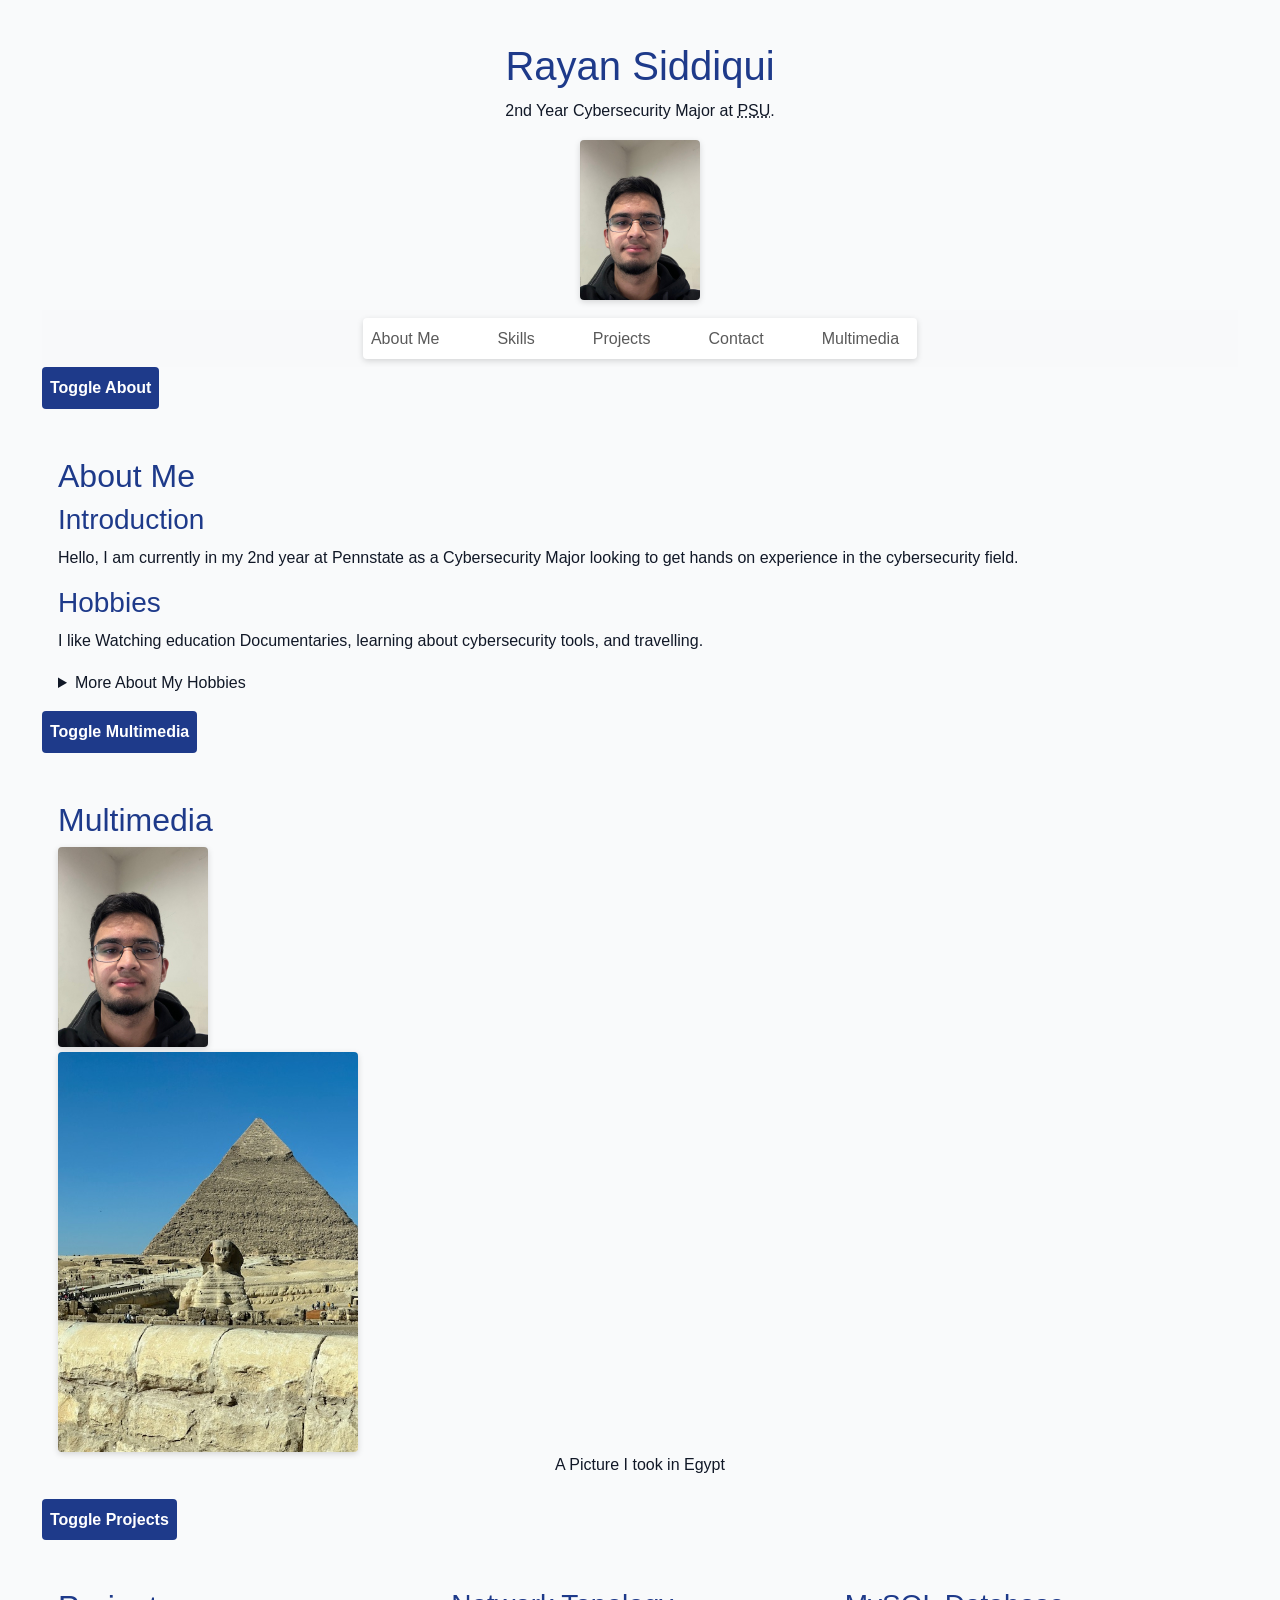
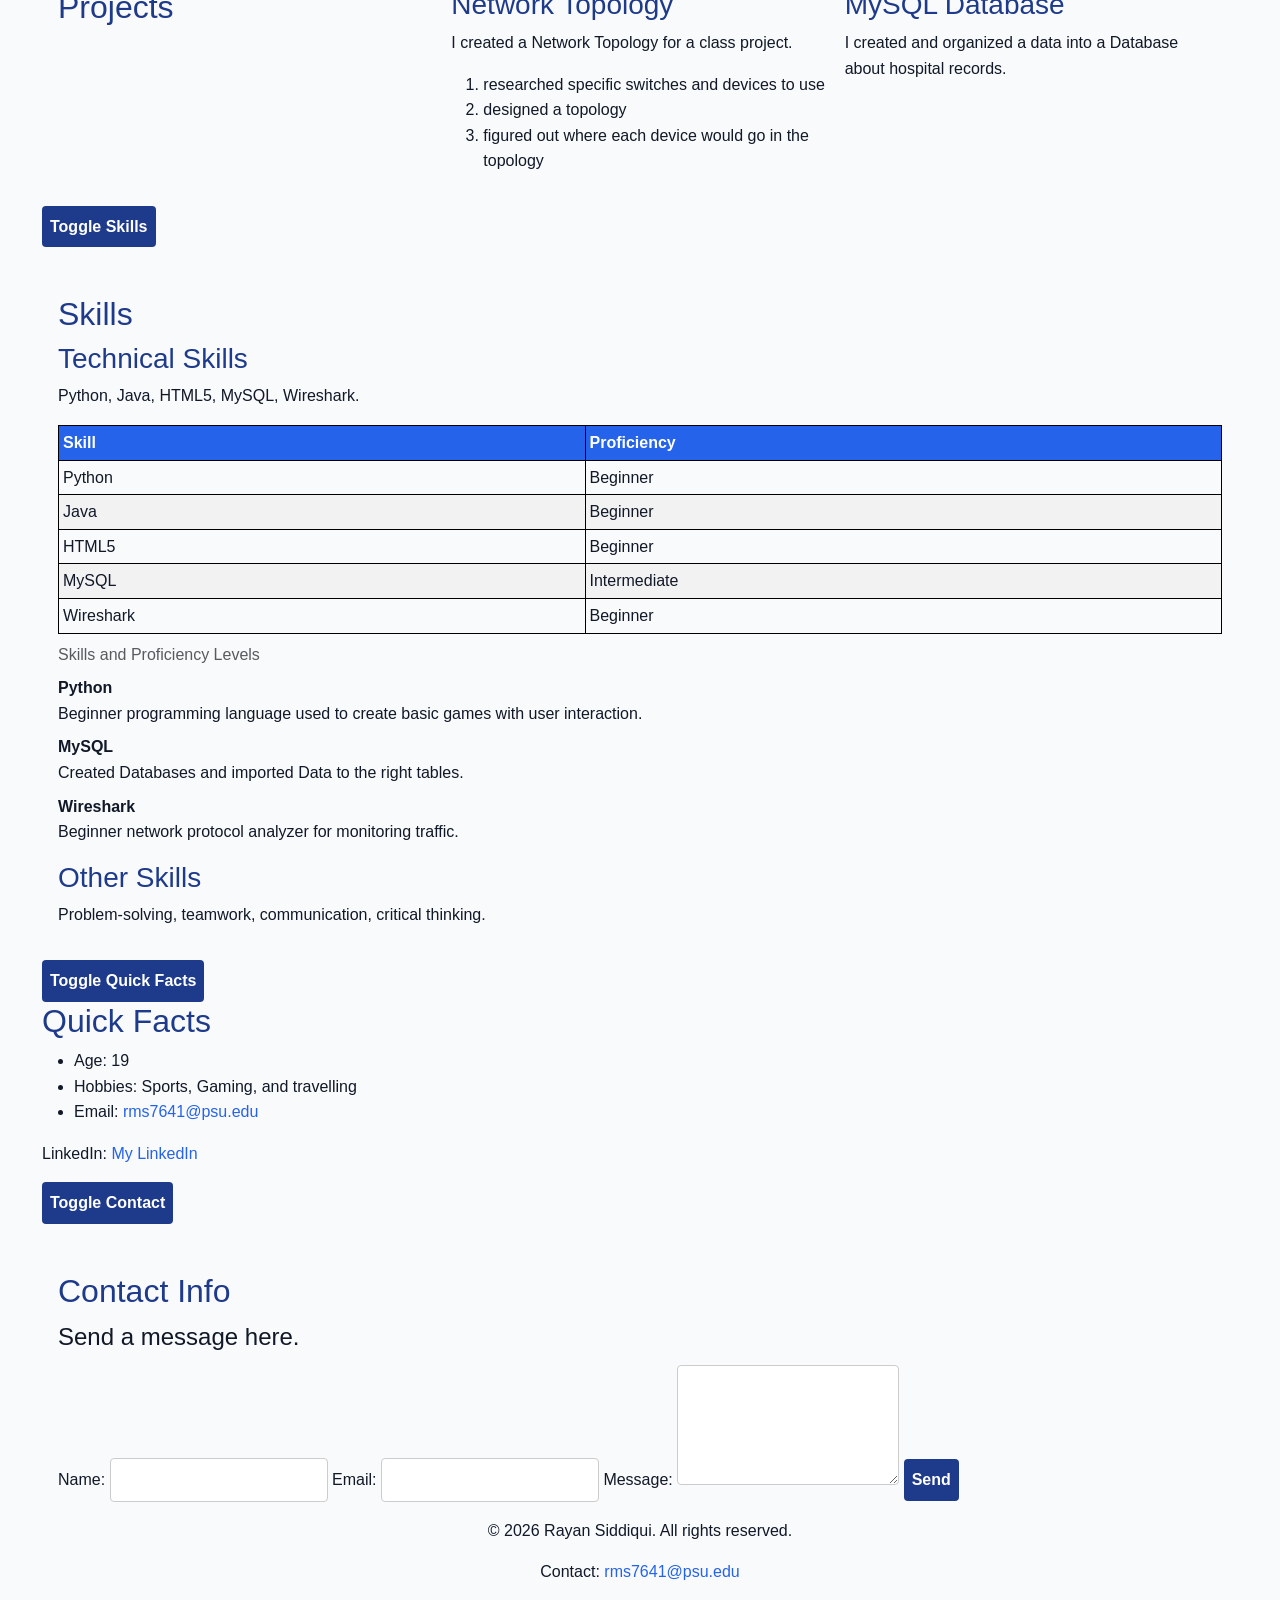
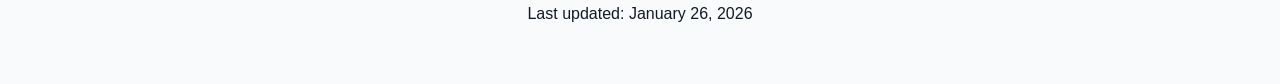
==== index.html @ 4ace15d2 "Added Bootstrap to The navigation links." ====
<!-- 
 Rayan Siddiqui, 953391424,
 IST 256, HTML5 Porfolio Assignment, Janauary 26, 2026 -->

<!-- Make sure it is HTML 5-->
<!DOCTYPE html>
<html lang="en">

<head>
    <!-- Meta Tags-->
    <meta charset="UTF-8">
    <meta name="viewport" content="width=device-width, initial-scale=1.0">
    <meta name="author" content="Rayan Siddiqui">
    <meta name="description" content="My Portfolio created with HTML5 to share my experience.">

    <title>HTML5 Portfolio for Rayan Siddiqui With Info About Myself.</title>

    <!-- Add Bootstrap CSS-->
    <link href="https://cdn.jsdelivr.net/npm/bootstrap@5.3.2/dist/css/bootstrap.min.css" rel="stylesheet">
    
    <link rel="stylesheet" href="css/style.css">

    <style>
        /* internal css for specific page tweaks*/
        body { font-family: Arial, sans-serif; margin: 10px; }
         header, footer { text-align: center; }
         nav ul { list-style: none; padding: 0; }
         nav a { text-decoration: none; margin-right: 10px; }
        table, th, td { border: 1px solid #000; border-collapse: collapse; padding: 4px; }
        figure { margin: 5px 0; }
    </style>


 
</head>
<body>
    <header>
        <!-- used to center the title-->
        <h1 style="text-align: center;">Rayan Siddiqui</h1>
        <p>2nd Year Cybersecurity Major at <abbr title="The Pennsylvania State University">PSU</abbr>.</p>

        <figure>
            <img src="images/htmlpic1.jpeg" alt="Rayan Siddiqui professional photo" width="120" height="120" loading="lazy">
            <!-- figcaption optional here -->
        </figure>
    </header>
    <!-- navigation-->
    <nav class="navbar navbar-expand-lg navbar-light bg-light" aria-label="Main Navigation">
        <div class="container">
            
            <button class="navbar-toggler" type="button" data-bs-toggle="collapse" data-bs-target="#mainNavbar" aria-controls="mainNavbar" aria-expanded="false" aria-label="Toggle navigation">
                <span class="navbar-toggler-icon"></span>
            </button>

            <div class="collapse navbar-collapse" id="mainNavbar">
                <ul class="navbar-nav mx-auto mb-2 mb-lg-0">
                    <li class="nav-item"><a class="nav-link" href="#about">About Me</a></li>
                    <li class="nav-item"><a class="nav-link" href="#skills">Skills</a></li>
                    <li class="nav-item"><a class="nav-link" href="#projects">Projects</a></li>
                    <li class="nav-item"><a class="nav-link" href="#contact">Contact</a></li>
                    <li class="nav-item"><a class="nav-link" href="#multimedia">Multimedia</a></li>
                </ul>
            </div>
        </div>
    </nav>

    <!-- Main -->
    <main>
        <!-- About section -->
        <button id="toggle-about">Toggle About</button>
        <section id="about">
            <h2>About Me</h2>
            <article>
                <h3>Introduction</h3>
                <p>Hello, I am currently in my 2nd year at Pennstate as a Cybersecurity Major looking to get hands on experience in the cybersecurity field.</p>
            </article>
            <article>
                <h3>Hobbies</h3>
                <p>I like Watching education Documentaries, learning about cybersecurity tools, and travelling.</p>
            </article>
            <details>
                <summary>More About My Hobbies</summary>
                <p>I enjoy watching educational documentaries, exploring cybersecurity tools, and travelling to new places like Egypt.</p>
            </details>

        </section>

        <!-- Multimedia-->
        <button id="toggle-multimedia">Toggle Multimedia</button>
        <section id="multimedia">
            <h2>Multimedia</h2>

            <!-- First image: your photo -->
            <figure>
                <img src="images/htmlpic1.jpeg" alt="Photo of me" width="150" height="150" loading="lazy">
            </figure>

            <!-- Second image: Egypt trip -->
            <figure>
                <img src="images/htmlpic2.jpeg" alt="Visiting Egypt" width="300" height="300" loading="lazy">
                <figcaption>A Picture I took in Egypt</figcaption>
            </figure>
        </section>


        <!-- Projects -->
        <button id="toggle-projects">Toggle Projects</button>
        <section id="projects">
            <h2>Projects</h2>
            <article>
                <h3>Network Topology</h3>
                <p>I created a Network Topology for a class project. </p>
                <ol>
                    <li>researched specific switches and devices to use</li>
                    <li>designed a topology</li>
                    <li>figured out where each device would go in the topology</li>
                </ol>
            </article>
            <article>
                <h3>MySQL Database</h3>
                <p>I created and organized a data into a Database about hospital records.</p>
            </article>
        </section>

        <!-- Skills -->
        <button id="toggle-skills">Toggle Skills</button>
        <section id="skills">
            <h2>Skills</h2>
            <article>
                <h3>Technical Skills</h3>
                <p>Python, Java, HTML5, MySQL, Wireshark.</p>
            </article>

            <!-- Table-->
            <table>
                <caption>Skills and Proficiency Levels</caption>
                <thead>
                    <tr>
                        <th scope="col">Skill</th>
                        <th scope="col">Proficiency</th>
                    </tr>
                </thead>
                <tbody>
                    <tr>
                        <td>Python</td>
                        <td>Beginner</td>
                    </tr>
                    <tr>
                        <td>Java</td>
                        <td>Beginner</td>
                    </tr>
                    <tr>
                        <td>HTML5</td>
                        <td>Beginner</td>
                    </tr>
                    <tr>
                        <td>MySQL</td>
                        <td>Intermediate</td>
                    </tr>
                    <tr>
                        <td>Wireshark</td>
                        <td>Beginner</td>
                    </tr>
                </tbody>
            </table>

            <dl>
                <dt>Python</dt>
                <dd>Beginner programming language used to create basic games with user interaction.</dd>
    
                <dt>MySQL</dt>
                <dd>Created Databases and imported Data to the right tables.</dd>
    
                <dt>Wireshark</dt>
                <dd>Beginner network protocol analyzer for monitoring traffic.</dd>
            </dl>


            <article>
                <h3>Other Skills</h3>
                <p>Problem-solving, teamwork, communication, critical thinking.</p>
            </article>

            
        </section>

    
        <!-- Quick Facts Section-->
         <button id="toggle-quickfacts">Toggle Quick Facts</button>
        <aside>
            <h2>Quick Facts</h2>
            <ul>
                <li>Age: 19</li>
                <li>Hobbies: Sports, Gaming, and travelling</li>
                <li>Email: <a href="mailto:rms7641@psu.edu">rms7641@psu.edu</a></li>
                

            </ul>
            <p>LinkedIn: <a href="https://www.linkedin.com/in/rayan-siddiqui/" target="_blank" rel="noopener noreferrer">My LinkedIn</a></p>
        </aside>
        
        
        <!-- Contact Section-->
        <button id="toggle-contact">Toggle Contact</button> 
        <section id="contact">
            <h2>Contact Info</h2>
            <form action="mailto:rms7641@psu.edu" method="post" aria-label="Contact form">
                 
                <fieldset>
                    <legend>Send a message here.</legend>


                    <label for="name">Name:</label>
                    <input type="text" id="name" name="name" required>

                    <label for="email">Email:</label>
                    <input type="email" id="email" name="email" required>

                    <label for="message">Message:</label>
                    <textarea id="message" name="message" rows="4" required></textarea>

                    <button type="submit">Send</button>
                </fieldset>
            </form>
            <p id="form-feedback" style="display:none; color: green; font-weight: bold; margin-top: 10px;">
            Thank you! Your message has been sent.
</p>

        </section>



        



    </main>
    
    <!-- Copyright-->
    <footer>
        <p>&copy; 2026 Rayan Siddiqui. All rights reserved.</p>
        <p>Contact: <a href="mailto:rms7641@psu.edu">rms7641@psu.edu</a></p>
        <p>Last updated: <time datetime="2026-01-26">January 26, 2026</time></p>
    </footer>

    <script src="js/main.js"></script>
    
    <!-- Add Bootsrap JS Bundle-->
    <script src="https://cdn.jsdelivr.net/npm/bootstrap@5.3.2/dist/js/bootstrap.bundle.min.js"></script>


</body>
</html>
---- css/style.css ----
/*
Name: Rayan Siddiqui
Student ID: 953391424
Course: IST 256
Assignment: CSS Portfolio Page Assignment
Description: External CSS for HTML Portfolio
*/

/*
Table of contents
1. Reset & Box-sizing
2. CSS variables (design tokens)
3. Typography & base layout
4. Navigation (Flexbox)
5. Sections & spacing
6. Images & figures
7. Projects grid (CSS Grid)
8. Tables
9. Forms
10. Media queries & responsive
11. Animations & accessibility
*/

/* css reset and box sizing*/
* {
  margin: 0;
  padding: 0;
  box-sizing: border-box;
}

/* css variables*/
:root {
  /* Colors */
  --color-primary: #1e3a8a;
  --color-secondary: #2563eb;
  --color-accent: #1f7a8c;
  --color-text: #111827;
  --color-bg: #f9fafb;
  --color-light: #ffffff;
  --color-dark: #212529;

  /* Borders */
  --radius-sm: 4px;

  /* Typography */
  --font-main: Arial, Helvetica, sans-serif;
  --font-size-base: 16px;
  --font-size-lg: 2rem;
  --font-size-md: 1.25rem;
  --font-size-sm: 0.875rem;

  /* Shadows */
  --shadow-default: 0 2px 6px rgba(0, 0, 0, 0.15);

  /* Spacing */
  --space-xs: 4px;
  --space-sm: 8px;
  --space-md: 16px;
  --space-lg: 32px;
}

/* typography layout */
body {
  font-family: var(--font-main);
  font-size: var(--font-size-base);
  background-color: var(--color-bg);
  color: var(--color-text);
  line-height: 1.6;
  padding: var(--space-md);
}

h1, h2, h3 {
  color: var(--color-primary);
}

a {
  color: var(--color-secondary);
  text-decoration: none;
}

a:hover {
  text-decoration: underline;
}

/* flexbox */
nav ul {
  display: flex;
  justify-content: center;
  gap: var(--space-lg);
  background-color: var(--color-light);
  padding: var(--space-sm);
  border-radius: var(--radius-sm);
  box-shadow: var(--shadow-default);
}

nav a {
  font-size: var(--font-size-md);
  font-weight: bold;
}

/* spacing for sections */
section {
  margin-top: var(--space-lg);
  padding: var(--space-md);
}

/* images */
img {
  max-width: 100%;
  height: auto;
  border-radius: var(--radius-sm);
  box-shadow: var(--shadow-default);
  display: block;
}

figure {
  text-align: center;
}

/* Center profile picture in header */
header figure {
    display: flex;
    justify-content: center;
    margin: 0 auto 10px; /* centers and adds a small bottom margin */
}


/* projects grid */
#projects {
  display: grid;
  grid-template-columns: 1fr;
  gap: var(--space-md);
}

@media (min-width: 768px) {
  #projects {
    grid-template-columns: repeat(2, 1fr);
  }
}

/* make tables look better */
table {
  width: 100%;
  border-collapse: collapse;
}

th {
  background-color: var(--color-secondary);
  color: var(--color-light);
}

tbody tr:nth-child(even) {
  background-color: #f2f2f2;
}

/* make contact area better */
form {
  display: flex;
  flex-direction: column;
  gap: var(--space-sm);
}

input, textarea {
  padding: var(--space-sm);
  border-radius: var(--radius-sm);
  border: 1px solid #ccc;
  font: inherit;
}

button {
  background-color: var(--color-primary);
  color: var(--color-light);
  padding: var(--space-sm);
  border: none;
  border-radius: var(--radius-sm);
  cursor: pointer;
  font-weight: 700;
}

button:hover {
  background-color: var(--color-secondary);
}

/* media queries */
@media (max-width: 600px) {
  nav ul {
    flex-direction: column;
  }
}

@media (min-width: 768px) {
  body {
    padding: var(--space-lg);
  }
}

/* transitions */
a, button {
  transition: transform 0.3s ease, background-color 0.3s ease;
}

a:hover, button:hover {
  transform: scale(1.05);
}

/*11. Animations & accessibility*/

/* simple fade-in and float animations */
@keyframes fadeIn {
  from { opacity: 0; transform: translateY(8px); }
  to   { opacity: 1; transform: translateY(0); }
}

@keyframes float {
  0%   { transform: translateY(0); }
  50%  { transform: translateY(-6px); }
  100% { transform: translateY(0); }
}

/* subtle float for header title */
header h1 {
  animation: float 3s ease-in-out infinite;
}

/* fade-in for project cards */
#projects article {
  animation: fadeIn 420ms ease both;
}

/* Respect users who prefer reduced motion */
@media (prefers-reduced-motion: reduce) {
  * { animation: none !important; transition: none !important; }
}

/* Larger breakpoint: small desktop */
@media (min-width: 1024px) {
  #projects {
    grid-template-columns: repeat(3, 1fr);
  }
  body {
    padding: var(--space-lg);
  }
}
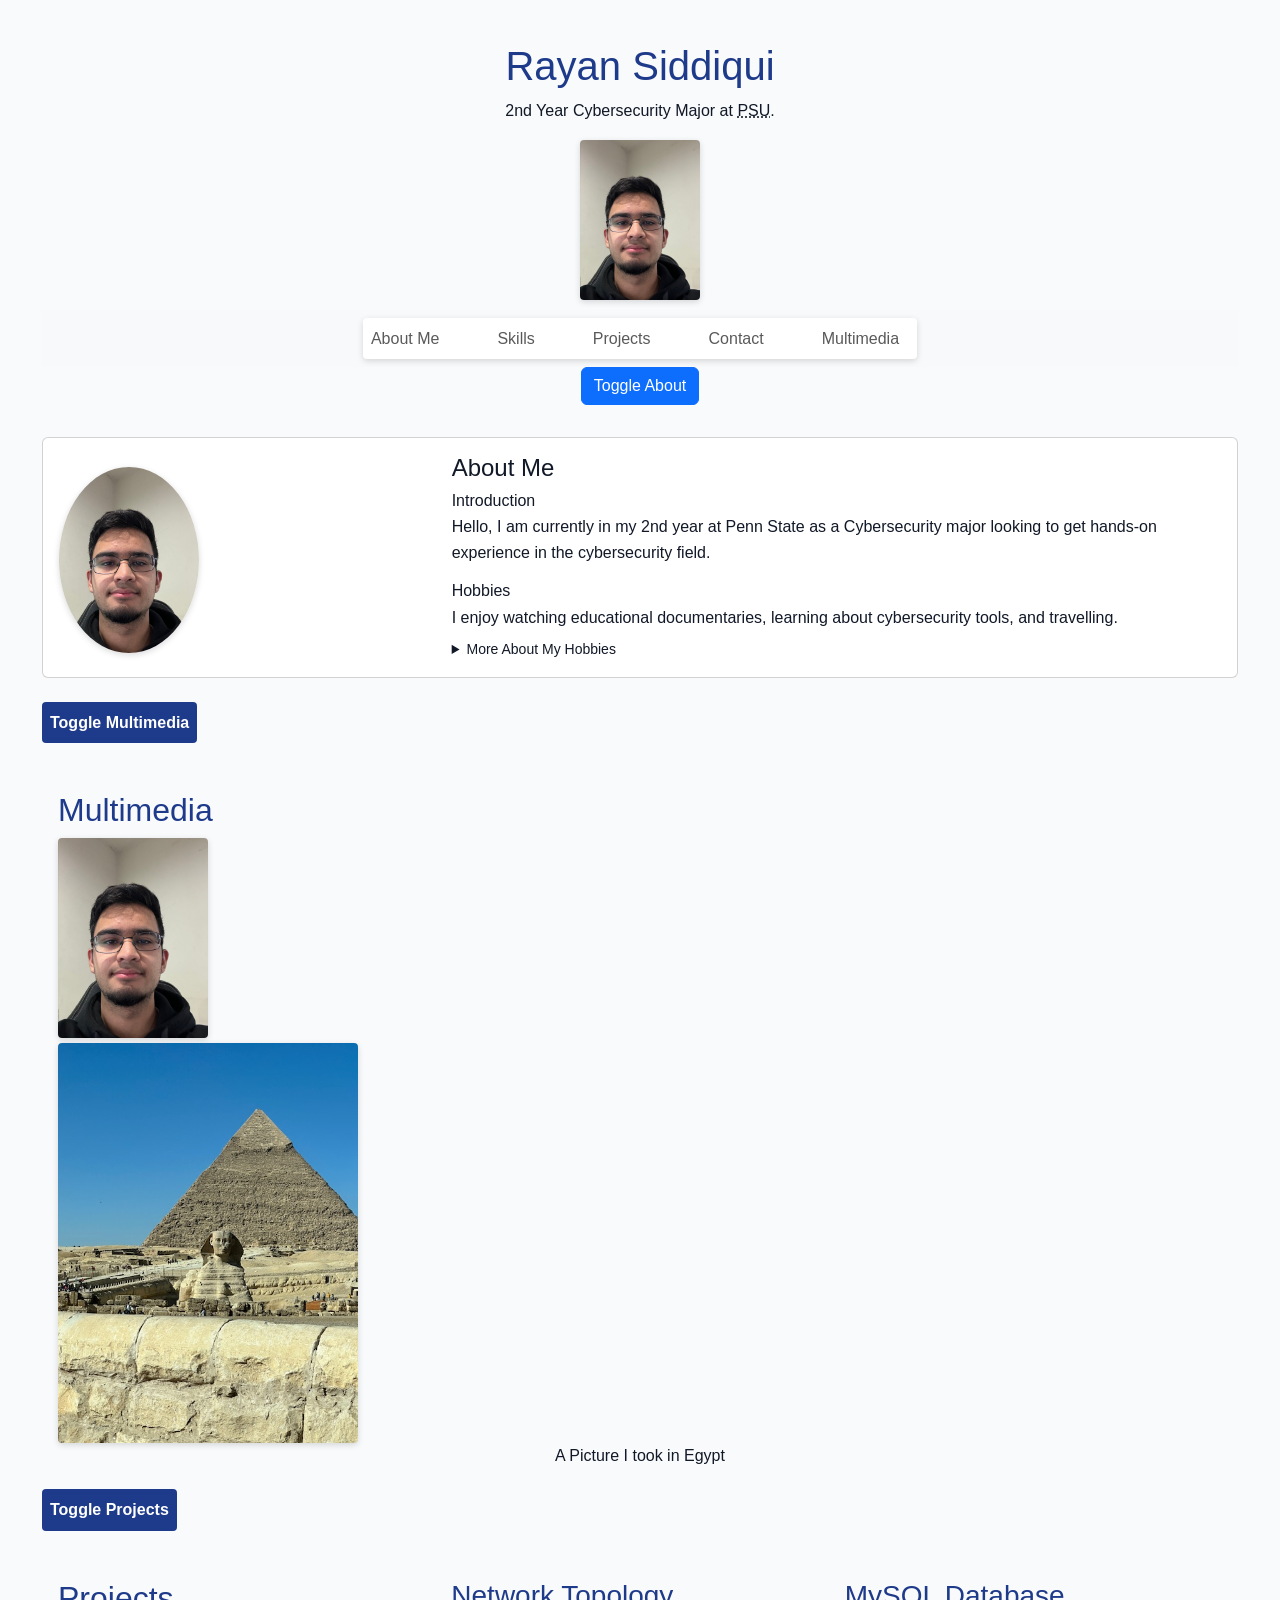
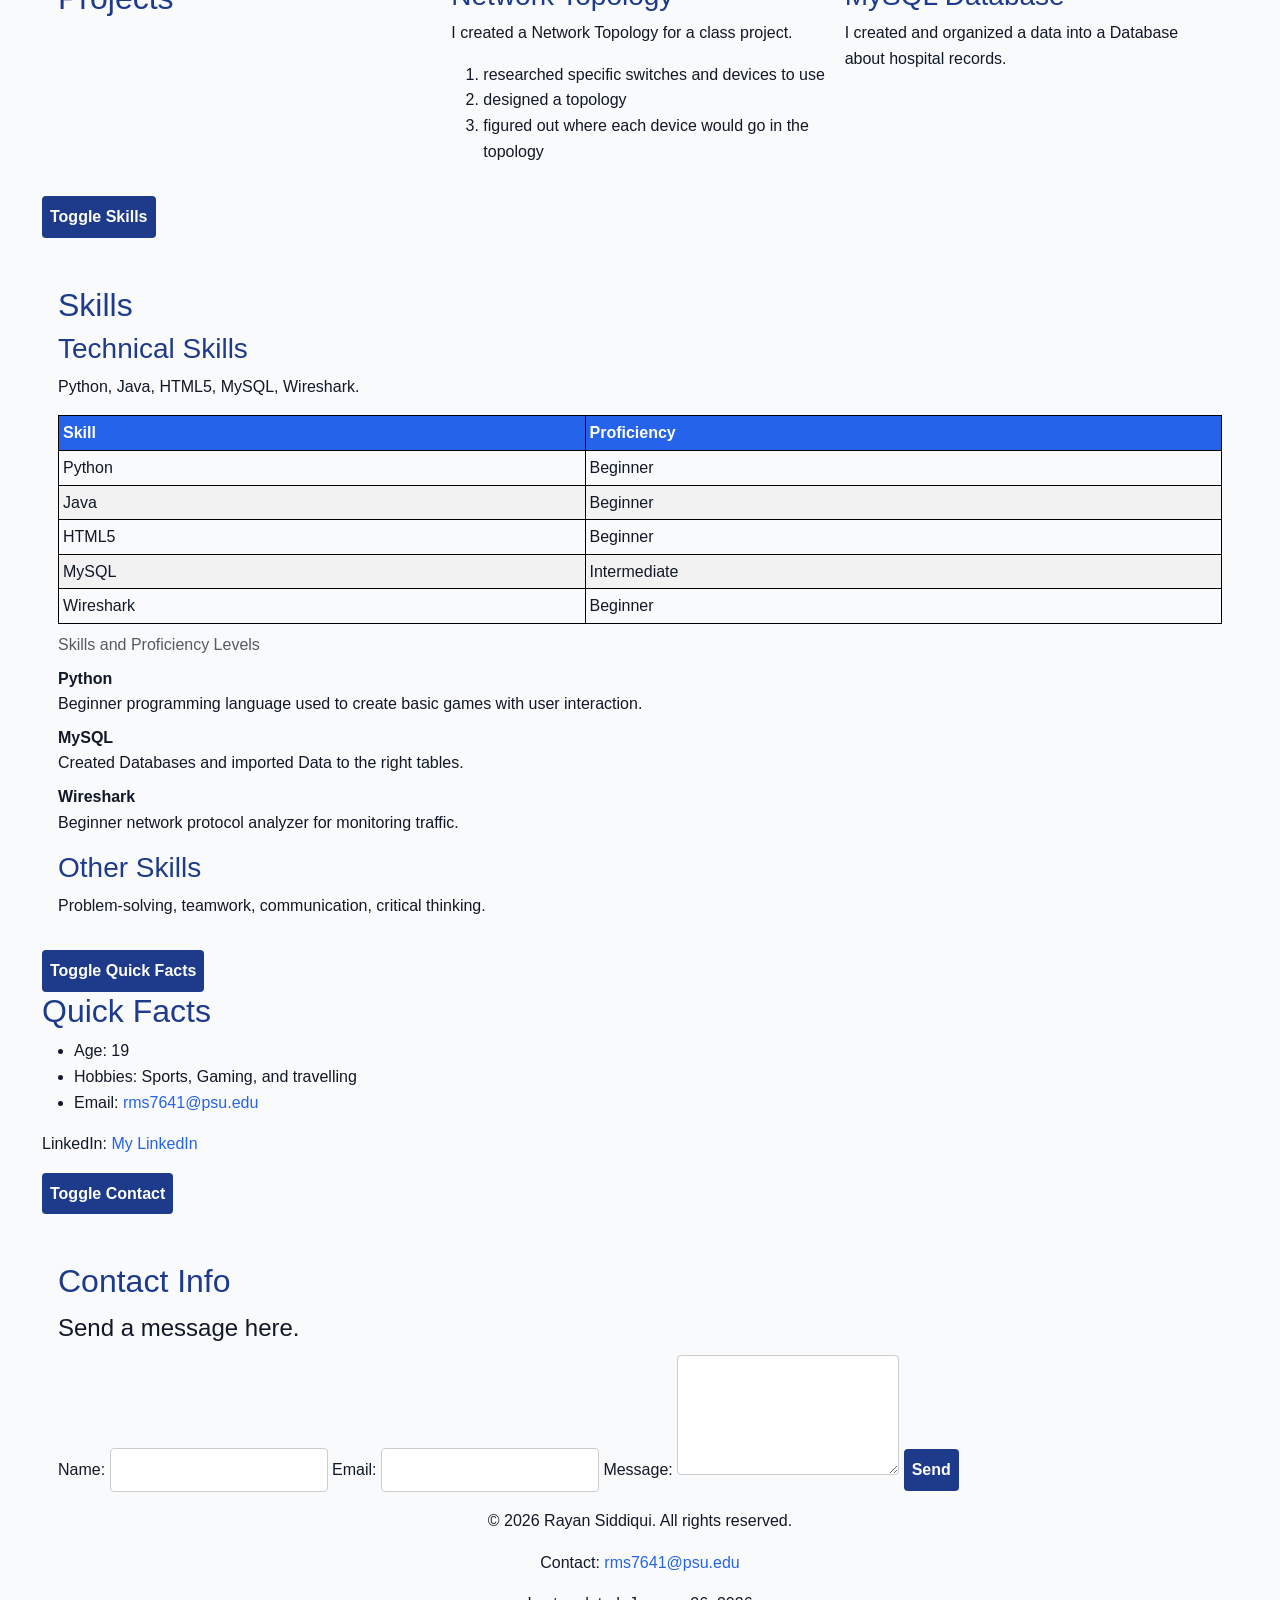
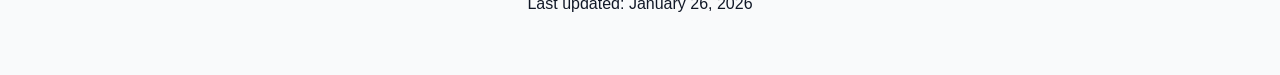
==== commit 2c3bd3e8: "added about bootstrap" ====
--- a/index.html
+++ b/index.html
@@ -67,23 +67,56 @@
     <!-- Main -->
     <main>
         <!-- About section -->
-        <button id="toggle-about">Toggle About</button>
-        <section id="about">
-            <h2>About Me</h2>
-            <article>
-                <h3>Introduction</h3>
-                <p>Hello, I am currently in my 2nd year at Pennstate as a Cybersecurity Major looking to get hands on experience in the cybersecurity field.</p>
-            </article>
-            <article>
-                <h3>Hobbies</h3>
-                <p>I like Watching education Documentaries, learning about cybersecurity tools, and travelling.</p>
-            </article>
-            <details>
-                <summary>More About My Hobbies</summary>
-                <p>I enjoy watching educational documentaries, exploring cybersecurity tools, and travelling to new places like Egypt.</p>
+        <!-- About section (Bootstrap card + collapse) -->
+    <div class="mb-3 text-center">
+        <button class="btn btn-primary" type="button"
+            data-bs-toggle="collapse" data-bs-target="#aboutCollapse"
+            aria-expanded="true" aria-controls="aboutCollapse">
+        Toggle About
+    </button>
+    </div>
+
+    <div class="collapse show" id="aboutCollapse">
+    <section id="about" class="card card-body mb-4">
+        <div class="row g-3 align-items-center">
+        <!-- Left: portrait -->
+        <div class="col-12 col-md-4 text-center">
+            <figure class="mb-0">
+            <img src="images/htmlpic1.jpeg"
+                alt="Rayan Siddiqui professional photo"
+                class="img-fluid rounded-circle" style="max-width:140px;">
+            </figure>
+        </div>
+
+        <!-- Right: content -->
+        <div class="col-12 col-md-8">
+            <h2 class="h4">About Me</h2>
+
+            <article class="mb-3">
+            <h3 class="h6 mb-1">Introduction</h3>
+            <p class="mb-0">
+                Hello, I am currently in my 2nd year at Penn State as a Cybersecurity major looking to get hands-on experience in the cybersecurity field.
+            </p>
+            </article>
+
+            <article class="mb-2">
+            <h3 class="h6 mb-1">Hobbies</h3>
+            <p class="mb-0">
+                I enjoy watching educational documentaries, learning about cybersecurity tools, and travelling.
+            </p>
+            </article>
+
+            <details class="mt-2">
+            <summary class="small">More About My Hobbies</summary>
+            <p class="mt-2 mb-0">
+                I enjoy watching educational documentaries, exploring cybersecurity tools, and travelling to new places like Egypt.
+            </p>
             </details>
-
-        </section>
+        </div>
+        </div>
+    </section>
+    </div>
+
 
         <!-- Multimedia-->
         <button id="toggle-multimedia">Toggle Multimedia</button>
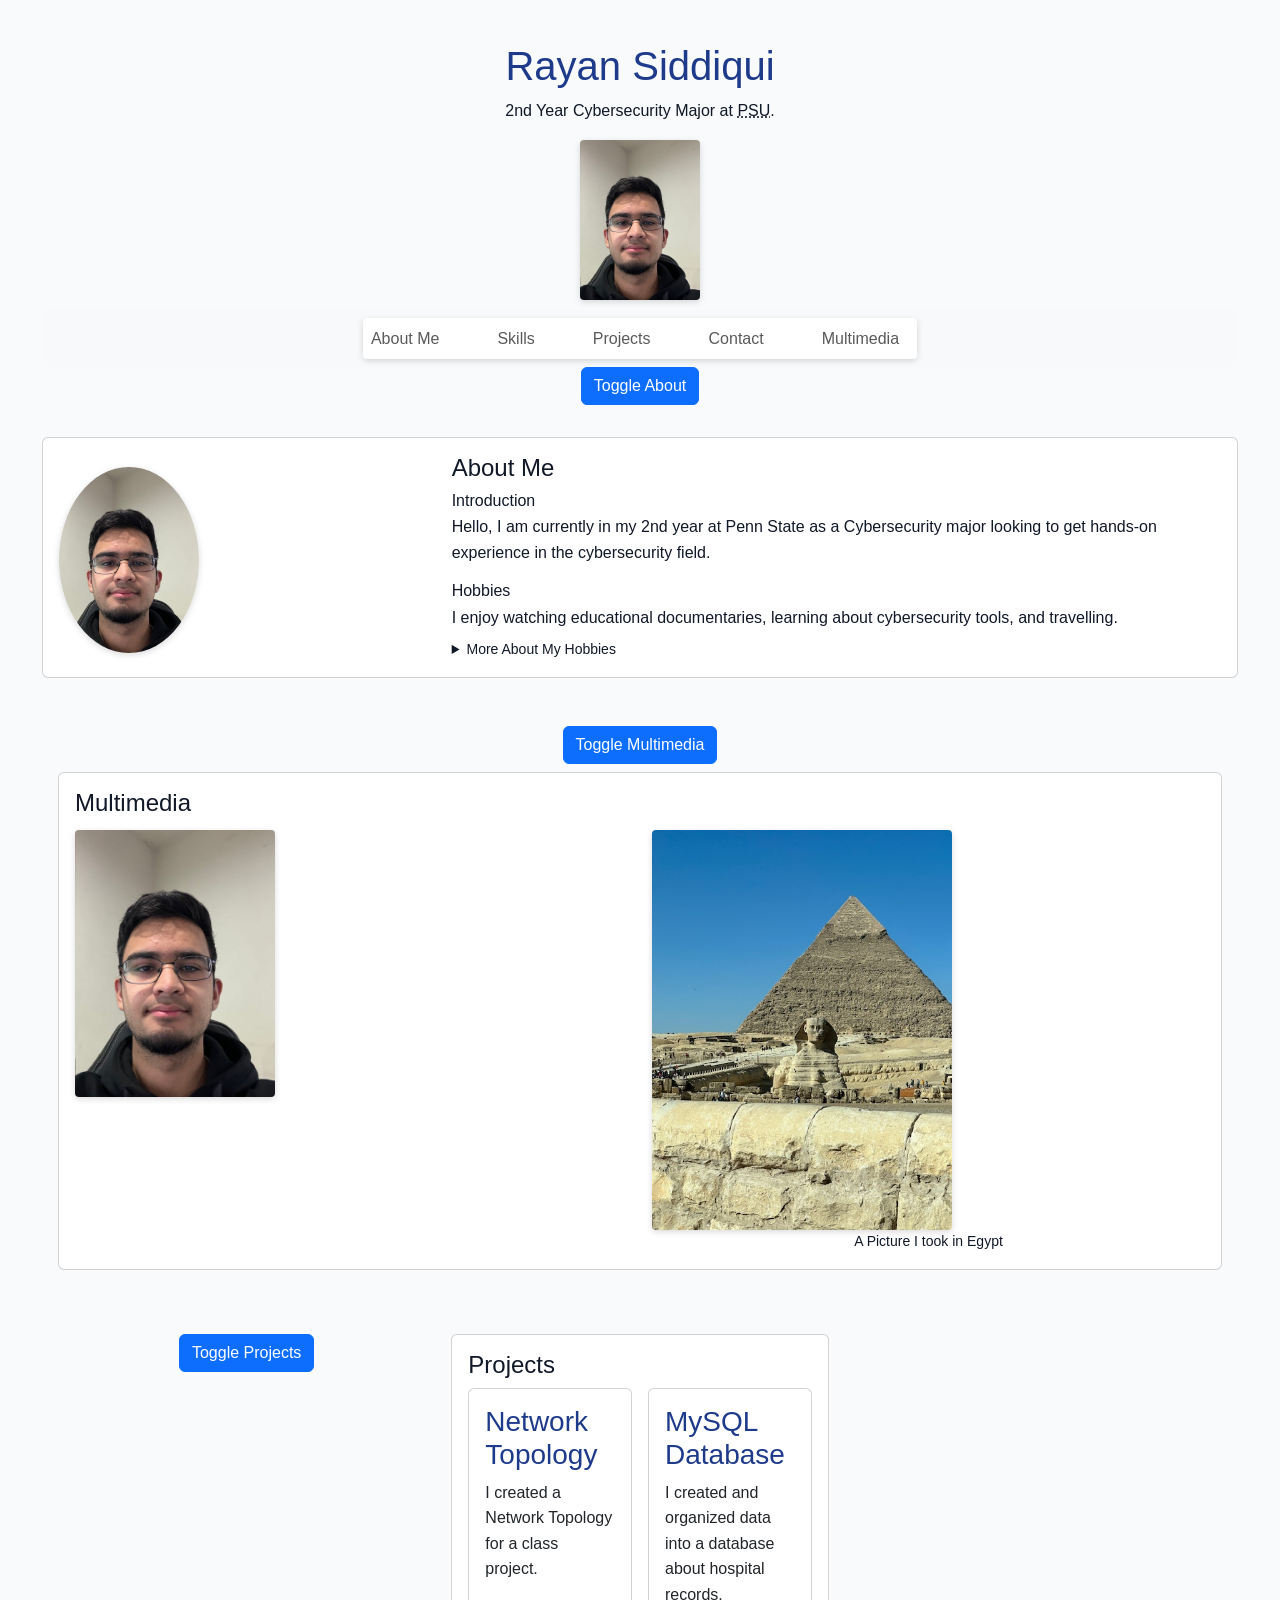
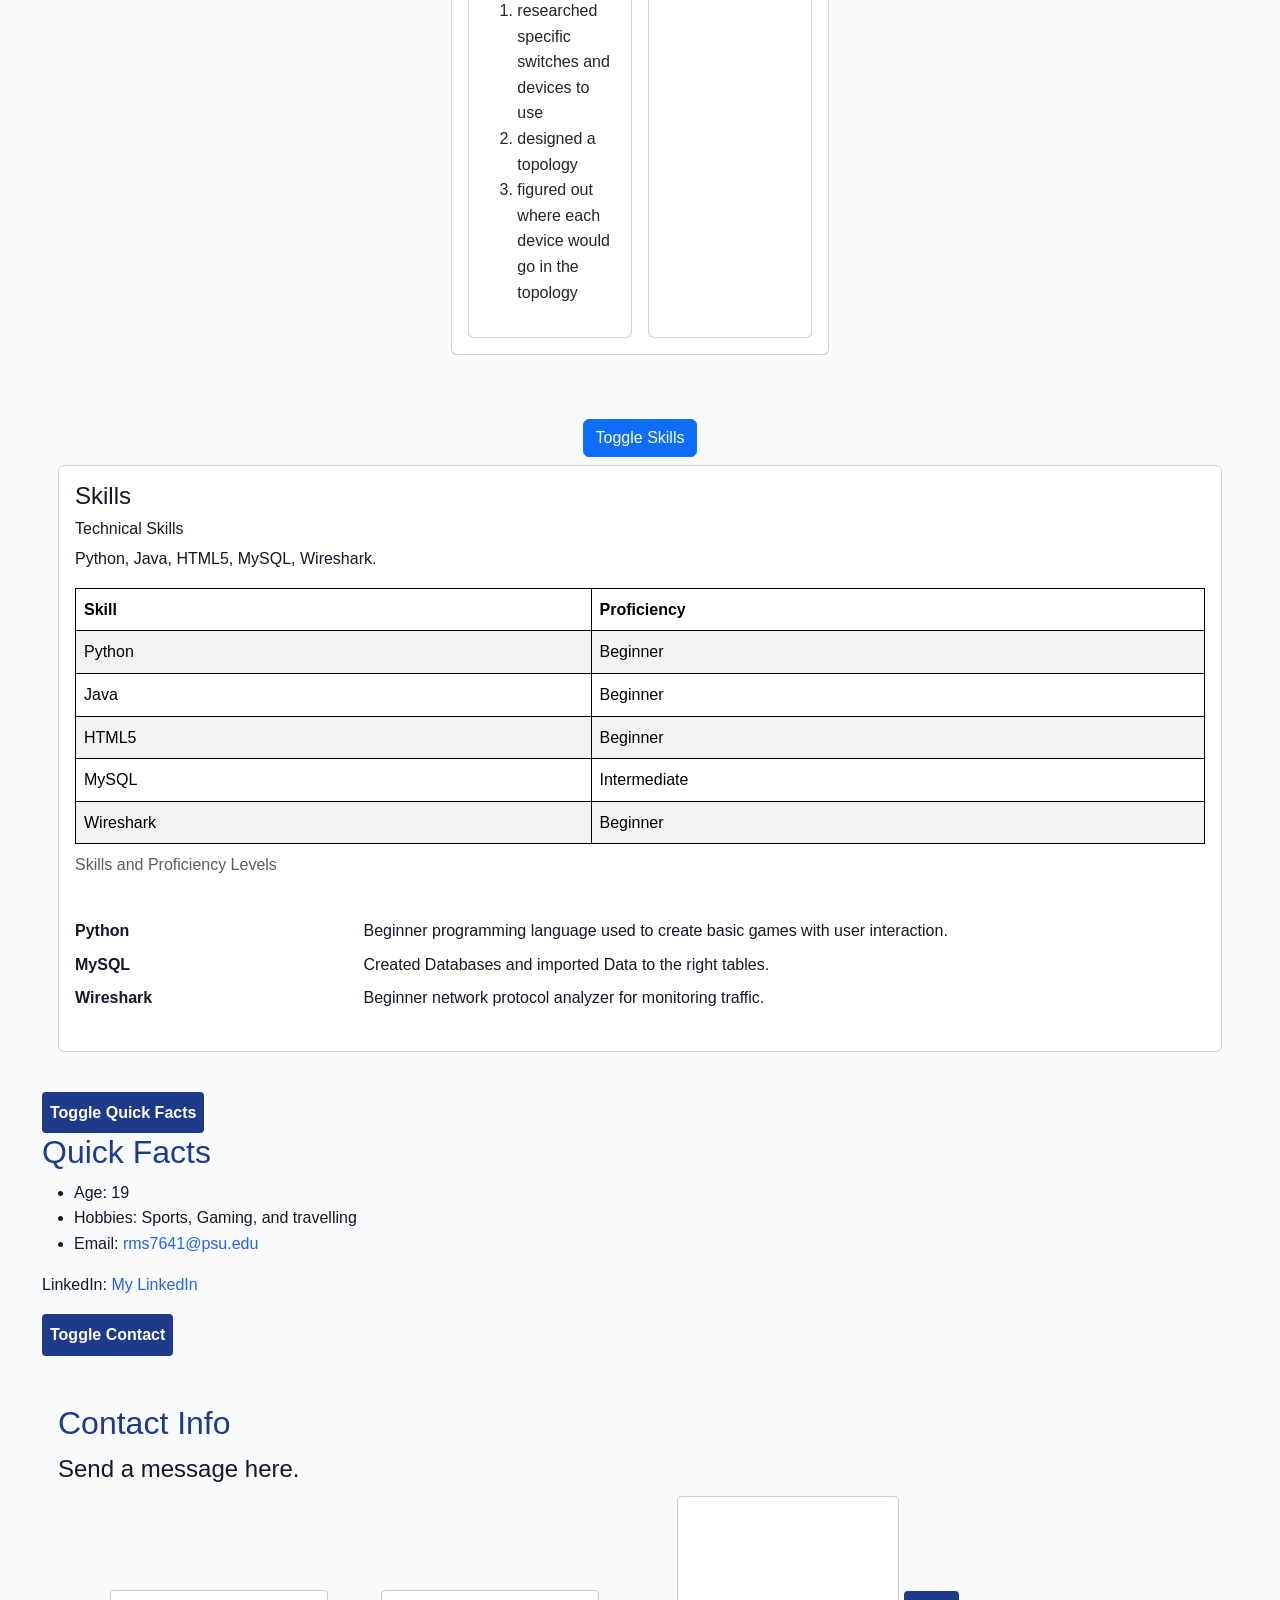
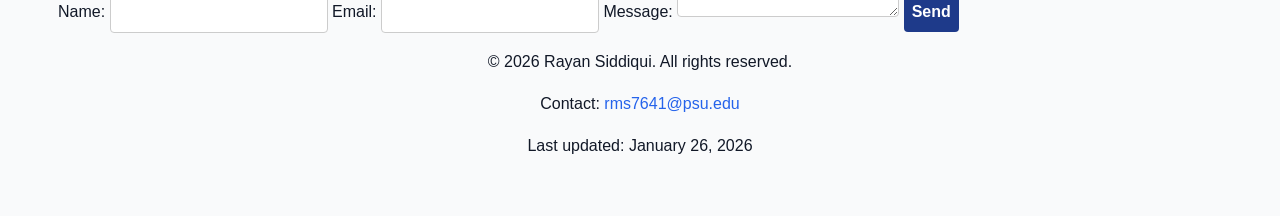
==== commit 1e34c145: "Bootstrap added to Multimedia, Projects, and Skills" ====
--- a/index.html
+++ b/index.html
@@ -119,107 +119,122 @@
 
 
         <!-- Multimedia-->
-        <button id="toggle-multimedia">Toggle Multimedia</button>
-        <section id="multimedia">
-            <h2>Multimedia</h2>
-
-            <!-- First image: your photo -->
-            <figure>
-                <img src="images/htmlpic1.jpeg" alt="Photo of me" width="150" height="150" loading="lazy">
-            </figure>
-
-            <!-- Second image: Egypt trip -->
-            <figure>
-                <img src="images/htmlpic2.jpeg" alt="Visiting Egypt" width="300" height="300" loading="lazy">
-                <figcaption>A Picture I took in Egypt</figcaption>
-            </figure>
+        <!-- MULTIMEDIA -->
+        <section id="multimedia" class="mb-4">
+            <div class="text-center mb-2">
+                <button class="btn btn-primary" type="button"
+                    data-bs-toggle="collapse" data-bs-target="#multimediaCollapse"
+                    aria-expanded="true" aria-controls="multimediaCollapse">
+                    Toggle Multimedia
+                </button>
+            </div>
+
+            <div class="collapse show" id="multimediaCollapse">
+                <div class="card card-body">
+                    <h2 class="h4">Multimedia</h2>
+                    <div class="row gy-3">
+                        <div class="col-12 col-md-6 text-center">
+                            <figure class="mb-0">
+                                <img src="images/htmlpic1.jpeg" alt="Photo of me" class="img-fluid" style="max-width:200px;">
+                            </figure>
+                        </div>
+                        <div class="col-12 col-md-6 text-center">
+                            <figure class="mb-0">
+                                <img src="images/htmlpic2.jpeg" alt="Visiting Egypt" class="img-fluid" style="max-width:300px;">
+                                <figcaption class="small">A Picture I took in Egypt</figcaption>
+                            </figure>
+                        </div>
+                    </div>
+                </div>
+            </div>
         </section>
 
 
+
         <!-- Projects -->
-        <button id="toggle-projects">Toggle Projects</button>
-        <section id="projects">
-            <h2>Projects</h2>
-            <article>
-                <h3>Network Topology</h3>
-                <p>I created a Network Topology for a class project. </p>
-                <ol>
-                    <li>researched specific switches and devices to use</li>
-                    <li>designed a topology</li>
-                    <li>figured out where each device would go in the topology</li>
-                </ol>
-            </article>
-            <article>
-                <h3>MySQL Database</h3>
-                <p>I created and organized a data into a Database about hospital records.</p>
-            </article>
+        <!-- PROJECTS -->
+        <section id="projects" class="mb-4">
+            <div class="text-center mb-2">
+                <button class="btn btn-primary" type="button"
+                    data-bs-toggle="collapse" data-bs-target="#projectsCollapse"
+                    aria-expanded="true" aria-controls="projectsCollapse">
+                    Toggle Projects
+                </button>
+            </div>
+
+            <div class="collapse show" id="projectsCollapse">
+                <div class="card card-body">
+                    <h2 class="h4">Projects</h2>
+                    <div class="row g-3">
+                        <div class="col-12 col-md-6">
+                            <article class="card h-100 p-3">
+                                <h3>Network Topology</h3>
+                                <p>I created a Network Topology for a class project.</p>
+                                <ol>
+                                    <li>researched specific switches and devices to use</li>
+                                    <li>designed a topology</li>
+                                    <li>figured out where each device would go in the topology</li>
+                                </ol>
+                            </article>
+                        </div>
+                        <div class="col-12 col-md-6">
+                            <article class="card h-100 p-3">
+                                <h3>MySQL Database</h3>
+                                <p>I created and organized data into a database about hospital records.</p>
+                            </article>
+                        </div>
+                    </div>
+                </div>
+            </div>
         </section>
-
-        <!-- Skills -->
-        <button id="toggle-skills">Toggle Skills</button>
-        <section id="skills">
-            <h2>Skills</h2>
-            <article>
-                <h3>Technical Skills</h3>
-                <p>Python, Java, HTML5, MySQL, Wireshark.</p>
-            </article>
-
-            <!-- Table-->
-            <table>
-                <caption>Skills and Proficiency Levels</caption>
-                <thead>
-                    <tr>
-                        <th scope="col">Skill</th>
-                        <th scope="col">Proficiency</th>
-                    </tr>
-                </thead>
-                <tbody>
-                    <tr>
-                        <td>Python</td>
-                        <td>Beginner</td>
-                    </tr>
-                    <tr>
-                        <td>Java</td>
-                        <td>Beginner</td>
-                    </tr>
-                    <tr>
-                        <td>HTML5</td>
-                        <td>Beginner</td>
-                    </tr>
-                    <tr>
-                        <td>MySQL</td>
-                        <td>Intermediate</td>
-                    </tr>
-                    <tr>
-                        <td>Wireshark</td>
-                        <td>Beginner</td>
-                    </tr>
-                </tbody>
-            </table>
-
-            <dl>
-                <dt>Python</dt>
-                <dd>Beginner programming language used to create basic games with user interaction.</dd>
-    
-                <dt>MySQL</dt>
-                <dd>Created Databases and imported Data to the right tables.</dd>
-    
-                <dt>Wireshark</dt>
-                <dd>Beginner network protocol analyzer for monitoring traffic.</dd>
-            </dl>
-
-
-            <article>
-                <h3>Other Skills</h3>
-                <p>Problem-solving, teamwork, communication, critical thinking.</p>
-            </article>
-
-            
-        </section>
+        <!-- SKILLS -->
+<section id="skills" class="mb-4">
+  <div class="text-center mb-2">
+    <button class="btn btn-primary" type="button"
+            data-bs-toggle="collapse" data-bs-target="#skillsCollapse"
+            aria-expanded="true" aria-controls="skillsCollapse">
+      Toggle Skills
+    </button>
+  </div>
+
+  <div class="collapse show" id="skillsCollapse">
+    <div class="card card-body">
+      <h2 class="h4">Skills</h2>
+
+      <article class="mb-3">
+        <h3 class="h6">Technical Skills</h3>
+        <p class="mb-0">Python, Java, HTML5, MySQL, Wireshark.</p>
+      </article>
+
+      <div class="table-responsive mb-3">
+        <table class="table table-striped">
+          <caption>Skills and Proficiency Levels</caption>
+          <thead>
+            <tr><th>Skill</th><th>Proficiency</th></tr>
+          </thead>
+          <tbody>
+            <tr><td>Python</td><td>Beginner</td></tr>
+            <tr><td>Java</td><td>Beginner</td></tr>
+            <tr><td>HTML5</td><td>Beginner</td></tr>
+            <tr><td>MySQL</td><td>Intermediate</td></tr>
+            <tr><td>Wireshark</td><td>Beginner</td></tr>
+          </tbody>
+        </table>
+      </div>
+
+      <dl class="row">
+        <dt class="col-sm-3">Python</dt><dd class="col-sm-9">Beginner programming language used to create basic games with user interaction.</dd>
+        <dt class="col-sm-3">MySQL</dt><dd class="col-sm-9">Created Databases and imported Data to the right tables.</dd>
+        <dt class="col-sm-3">Wireshark</dt><dd class="col-sm-9">Beginner network protocol analyzer for monitoring traffic.</dd>
+      </dl>
+    </div>
+  </div>
+</section>
+
 
     
         <!-- Quick Facts Section-->
-         <button id="toggle-quickfacts">Toggle Quick Facts</button>
+        <button id="toggle-quickfacts">Toggle Quick Facts</button>
         <aside>
             <h2>Quick Facts</h2>
             <ul>
@@ -276,10 +291,11 @@
         <p>Last updated: <time datetime="2026-01-26">January 26, 2026</time></p>
     </footer>
 
-    <script src="js/main.js"></script>
-    
     <!-- Add Bootsrap JS Bundle-->
     <script src="https://cdn.jsdelivr.net/npm/bootstrap@5.3.2/dist/js/bootstrap.bundle.min.js"></script>
+    <script src="js/main.js"></script>
+    
+    
 
 
 </body>
--- a/css/style.css
+++ b/css/style.css
@@ -241,3 +241,5 @@
     padding: var(--space-lg);
   }
 }
+/*backup*/
+ 
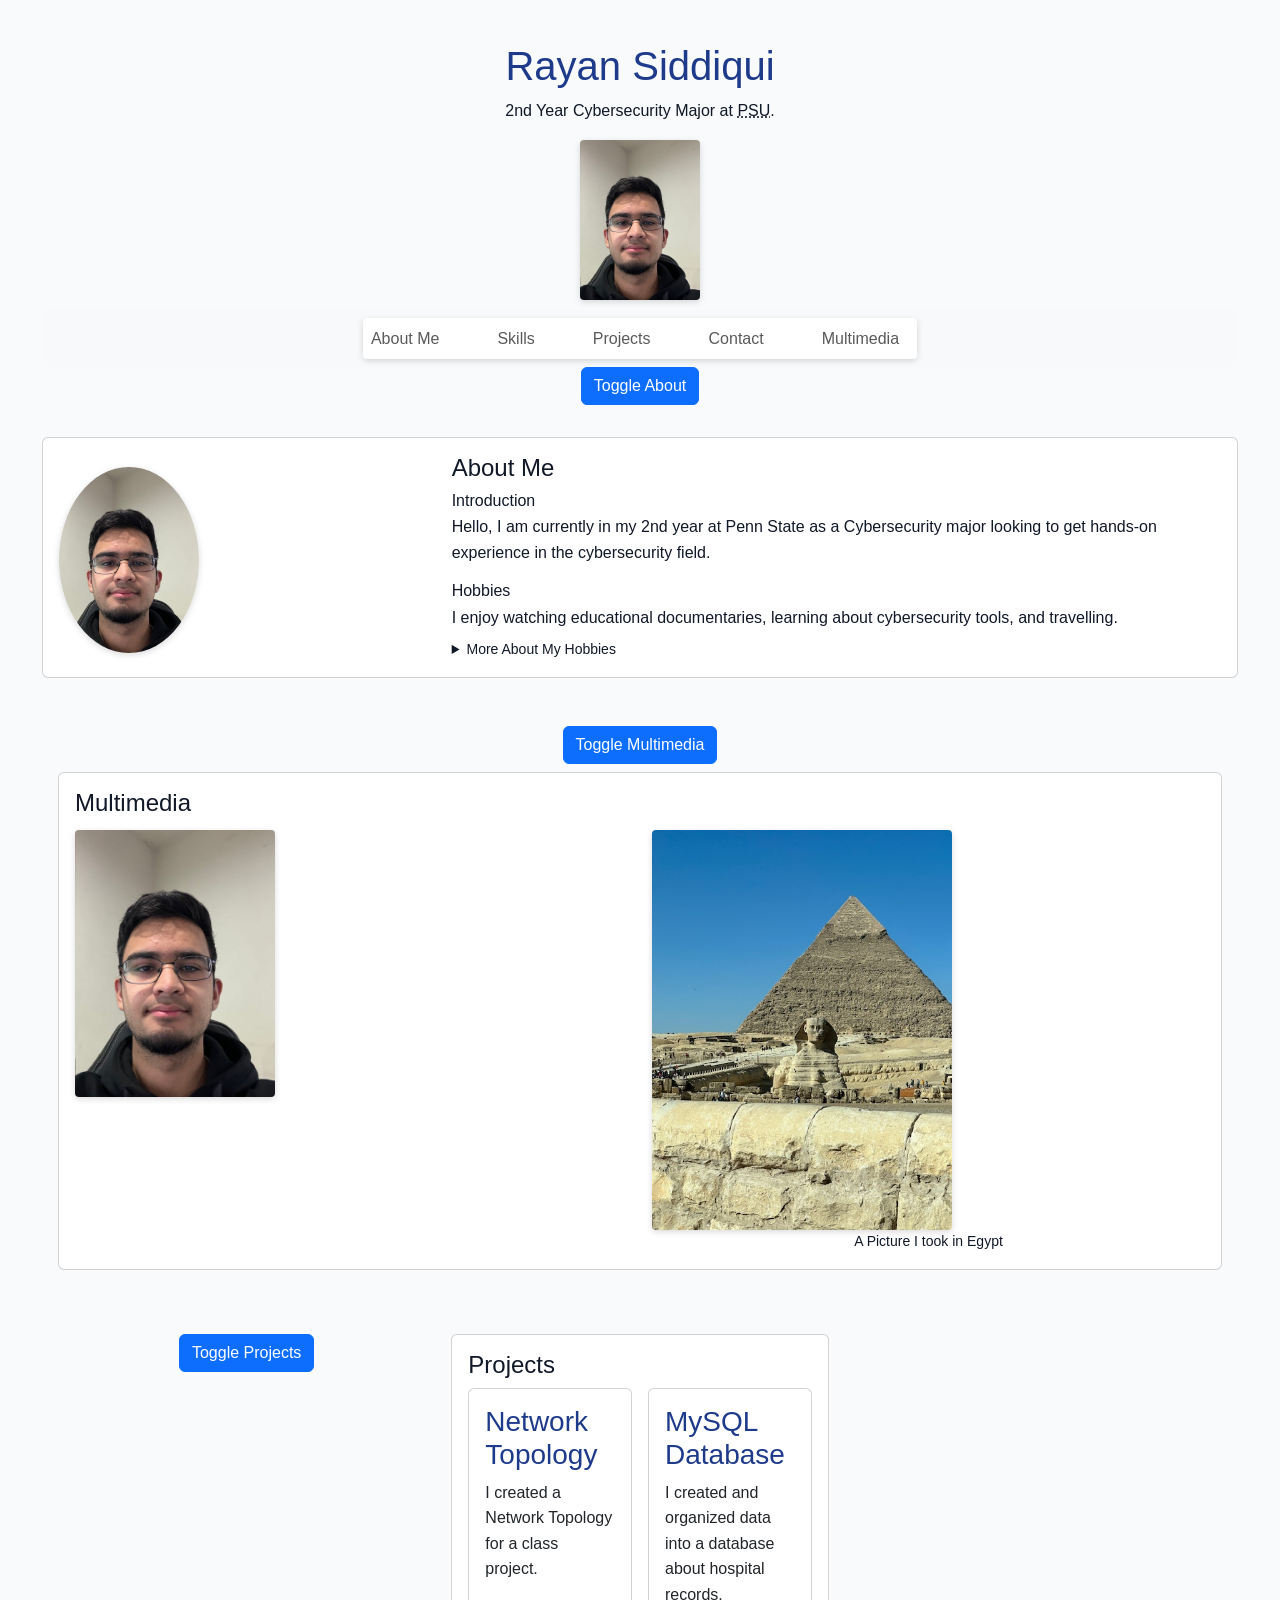
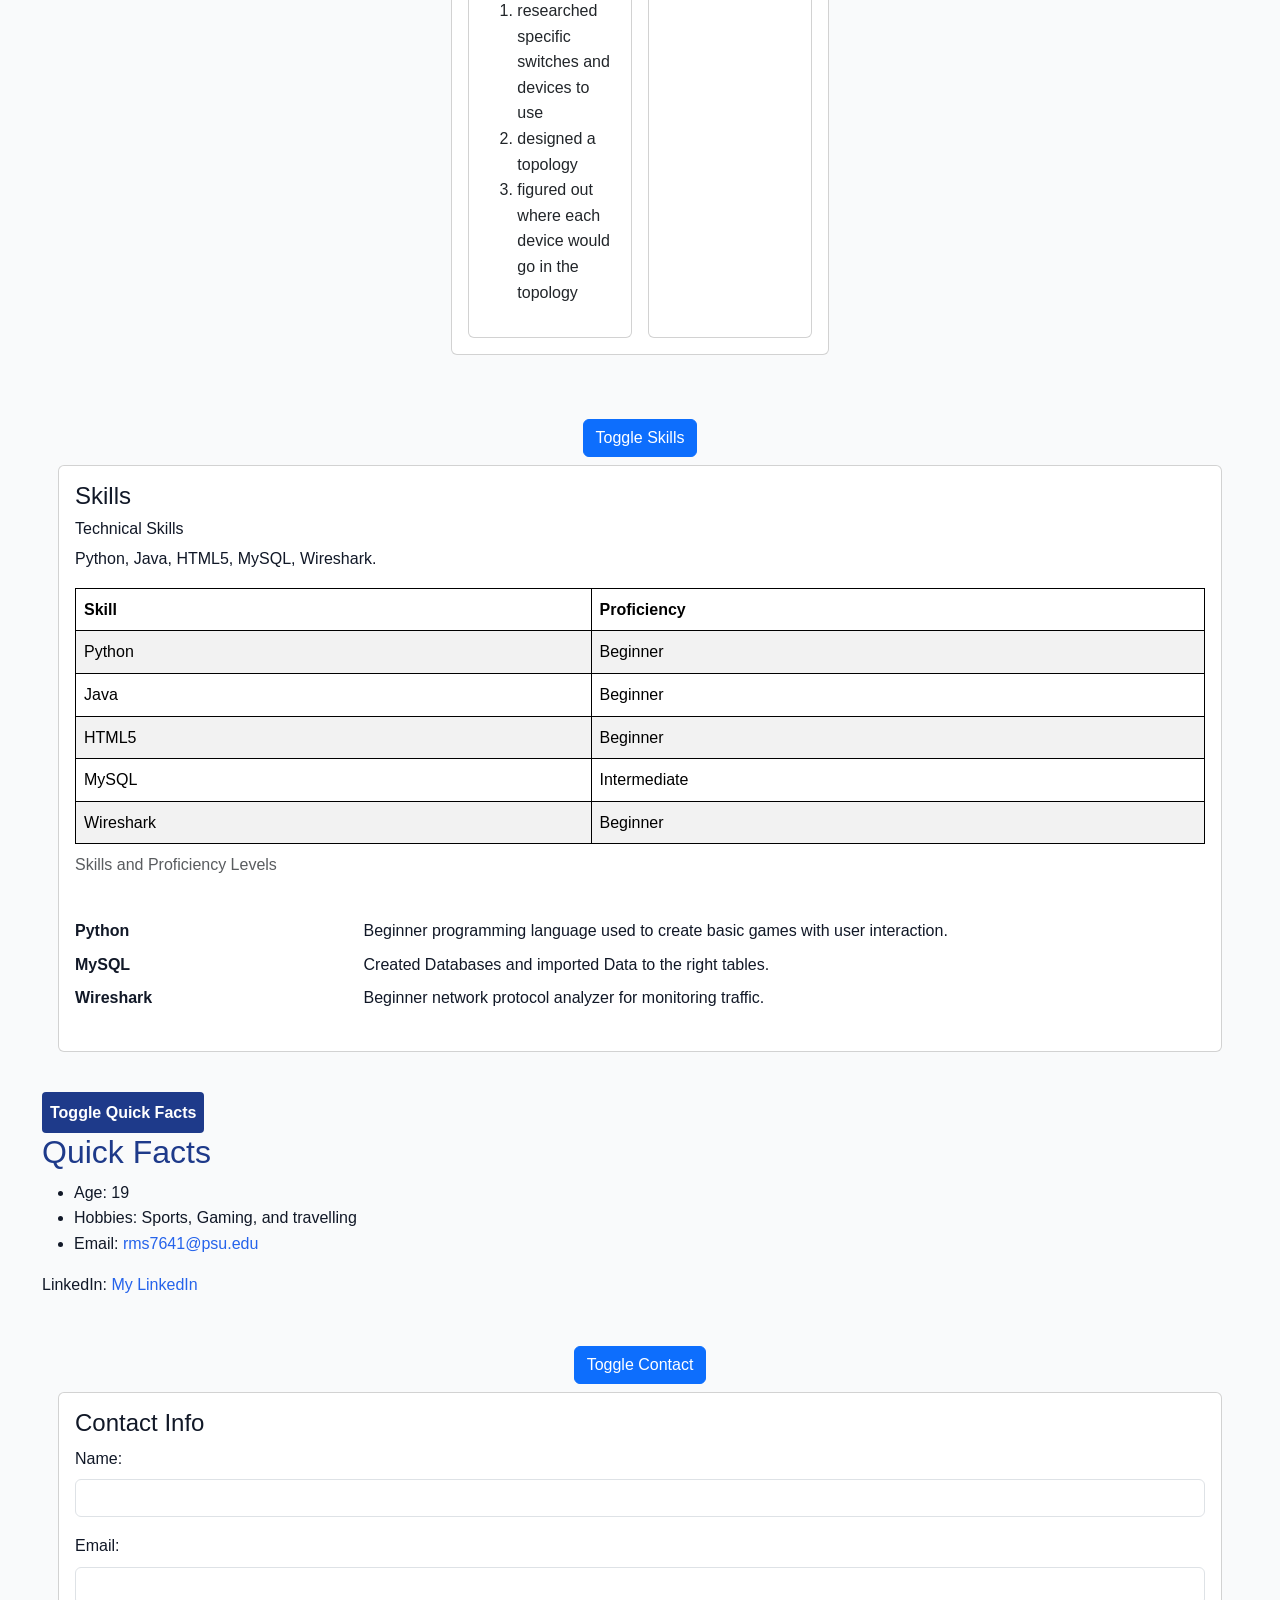
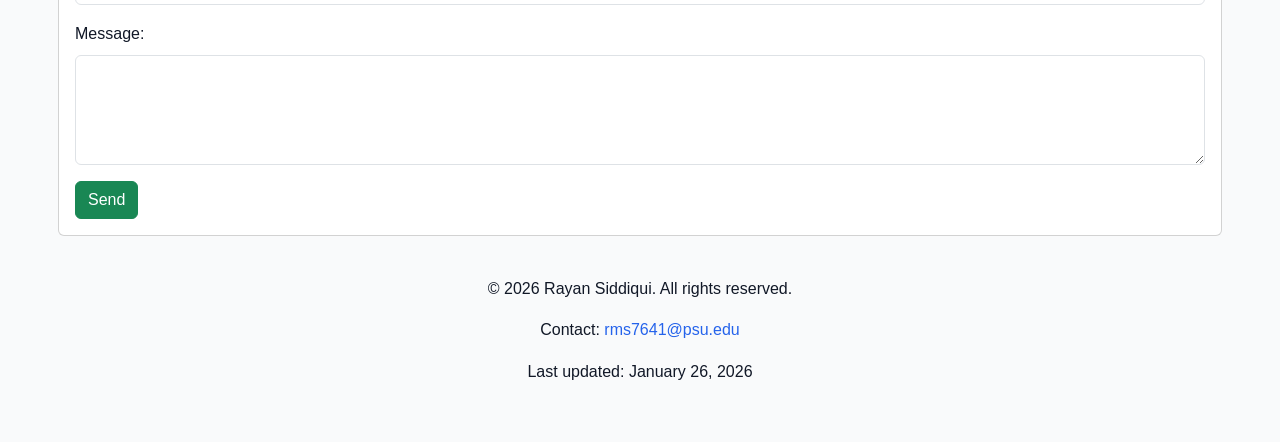
==== commit f29df9f5: "Added bootstrap to Contact section" ====
--- a/index.html
+++ b/index.html
@@ -249,32 +249,47 @@
         
         
         <!-- Contact Section-->
-        <button id="toggle-contact">Toggle Contact</button> 
-        <section id="contact">
-            <h2>Contact Info</h2>
-            <form action="mailto:rms7641@psu.edu" method="post" aria-label="Contact form">
-                 
+        <!-- CONTACT -->
+        <section id="contact" class="mb-4">
+        <div class="text-center mb-2">
+            <button class="btn btn-primary" type="button"
+                    data-bs-toggle="collapse" data-bs-target="#contactCollapse"
+                    aria-expanded="true" aria-controls="contactCollapse">
+            Toggle Contact
+            </button>
+        </div>
+
+        <div class="collapse show" id="contactCollapse">
+            <div class="card card-body">
+            <h2 class="h4">Contact Info</h2>
+
+            <form id="contactForm" novalidate>
                 <fieldset>
-                    <legend>Send a message here.</legend>
-
-
-                    <label for="name">Name:</label>
-                    <input type="text" id="name" name="name" required>
-
-                    <label for="email">Email:</label>
-                    <input type="email" id="email" name="email" required>
-
-                    <label for="message">Message:</label>
-                    <textarea id="message" name="message" rows="4" required></textarea>
-
-                    <button type="submit">Send</button>
+                <legend class="visually-hidden">Send a message</legend>
+
+                <div class="mb-3">
+                    <label for="name" class="form-label">Name:</label>
+                    <input type="text" id="name" name="name" class="form-control" required>
+                </div>
+
+                <div class="mb-3">
+                    <label for="email" class="form-label">Email:</label>
+                    <input type="email" id="email" name="email" class="form-control" required>
+                </div>
+
+                <div class="mb-3">
+                    <label for="message" class="form-label">Message:</label>
+                    <textarea id="message" name="message" class="form-control" rows="4" required></textarea>
+                </div>
+
+                <button type="submit" class="btn btn-success">Send</button>
                 </fieldset>
             </form>
-            <p id="form-feedback" style="display:none; color: green; font-weight: bold; margin-top: 10px;">
-            Thank you! Your message has been sent.
-</p>
-
+
+            </div>
+        </div>
         </section>
+
 
 
 
@@ -291,6 +306,18 @@
         <p>Last updated: <time datetime="2026-01-26">January 26, 2026</time></p>
     </footer>
 
+    <!-- Toast -->
+    <div class="position-fixed bottom-0 end-0 p-3" style="z-index: 1080">
+    <div id="liveToast" class="toast align-items-center" role="status" aria-live="polite" aria-atomic="true">
+        <div class="d-flex">
+        <div class="toast-body">
+            Thank you! Your message has been received.
+        </div>
+        <button type="button" class="btn-close me-2 m-auto" data-bs-dismiss="toast" aria-label="Close"></button>
+        </div>
+    </div>
+    </div>
+
     <!-- Add Bootsrap JS Bundle-->
     <script src="https://cdn.jsdelivr.net/npm/bootstrap@5.3.2/dist/js/bootstrap.bundle.min.js"></script>
     <script src="js/main.js"></script>
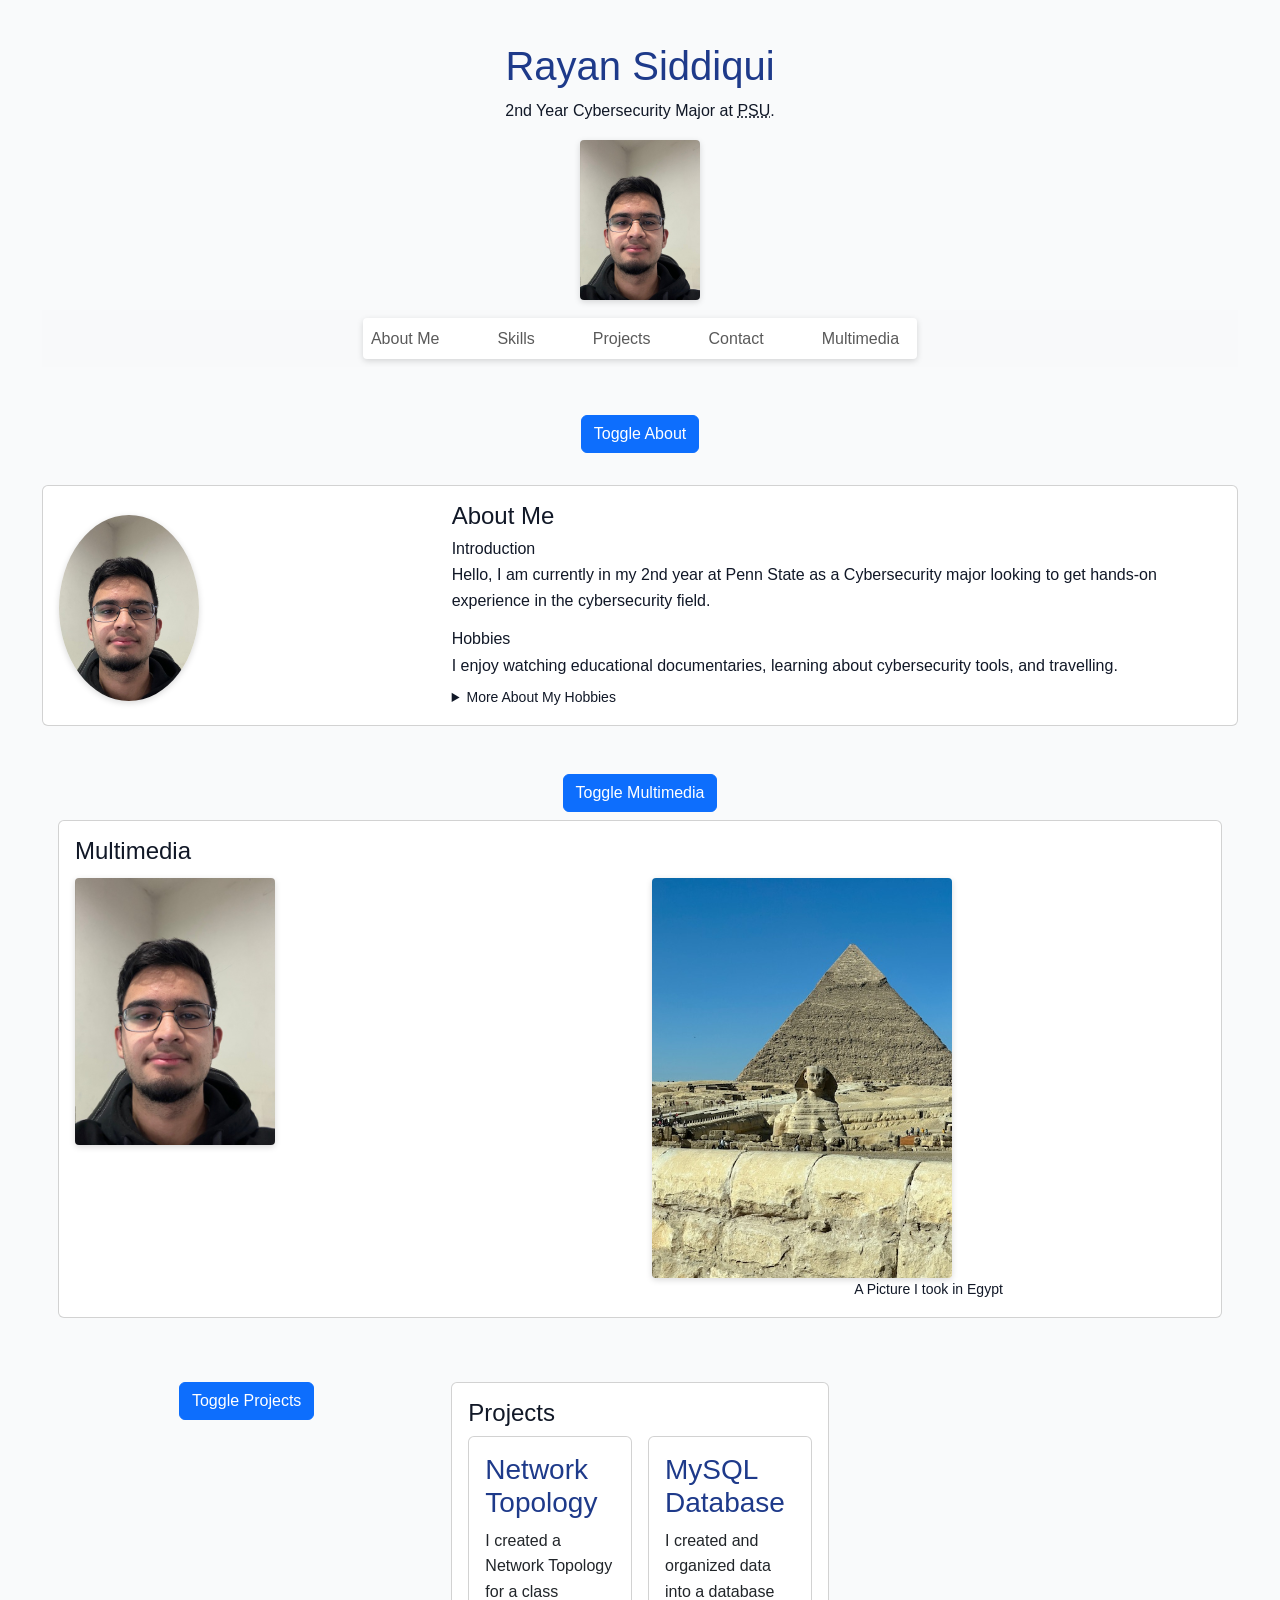
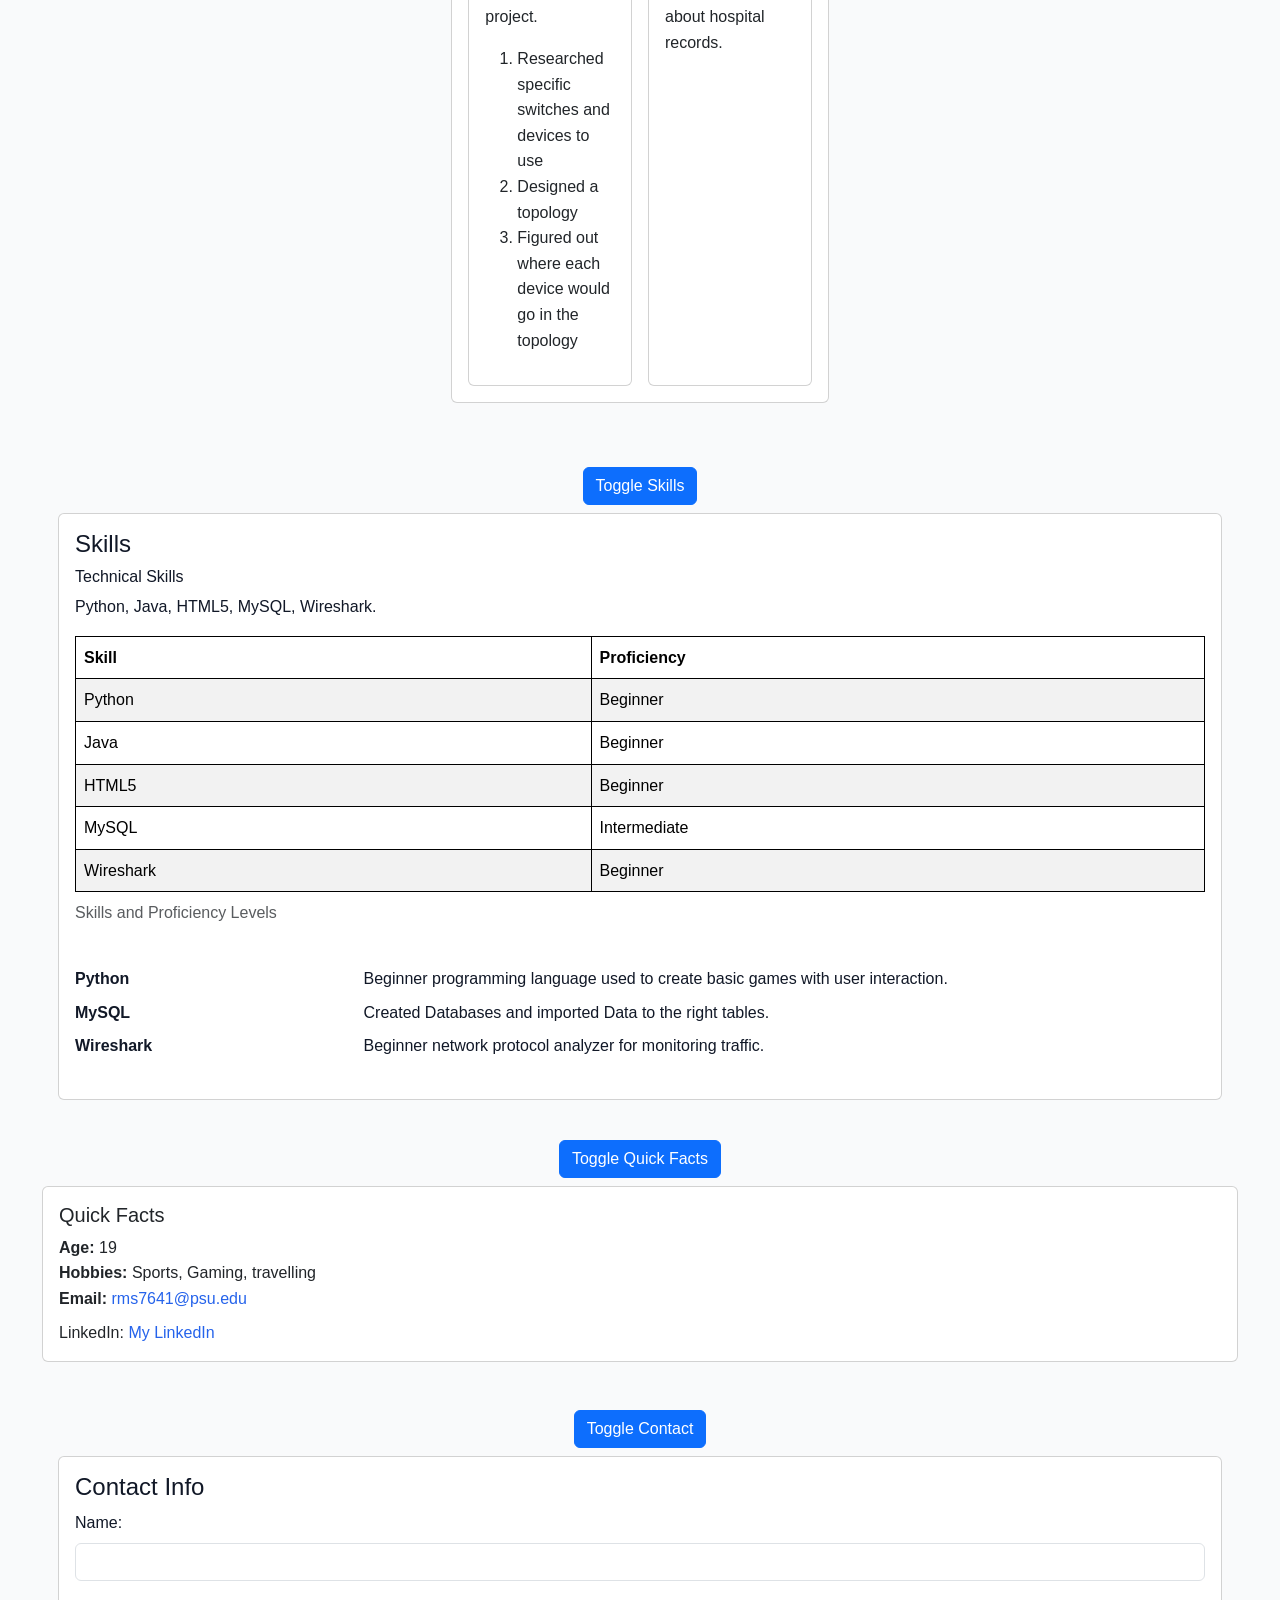
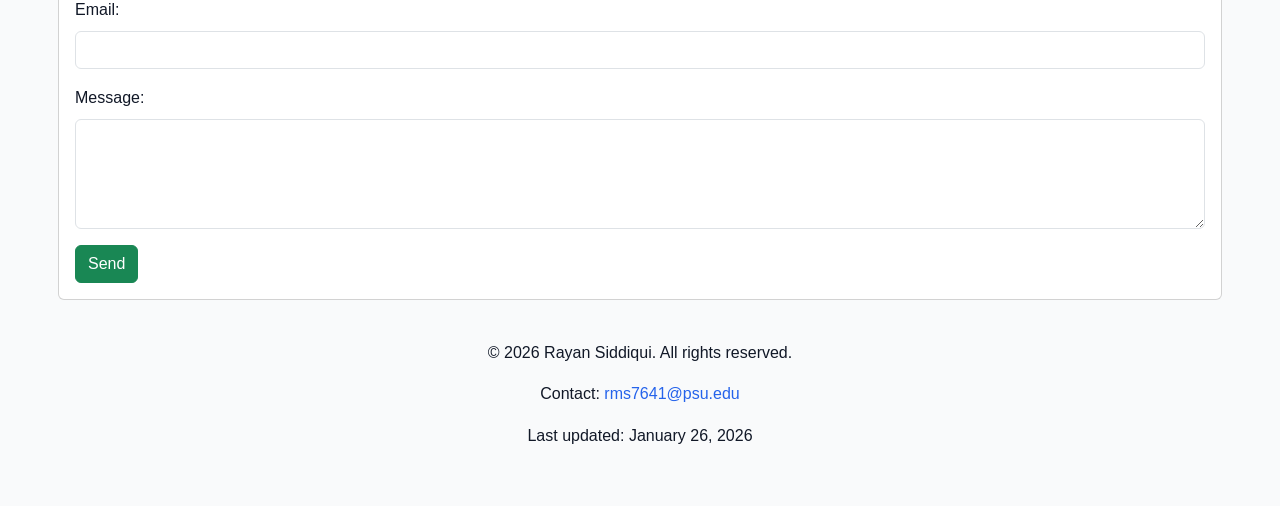
==== commit a0a495d6: "Added Bootstrap to Projects, and Quickfacts" ====
--- a/index.html
+++ b/index.html
@@ -66,237 +66,256 @@
 
     <!-- Main -->
     <main>
-        <!-- About section -->
-        <!-- About section (Bootstrap card + collapse) -->
-    <div class="mb-3 text-center">
+        <div class="container py-4"></div>
+            <!-- About section -->
+            <!-- About section (Bootstrap card + collapse) -->
+        <div class="mb-3 text-center">
+            <button class="btn btn-primary" type="button"
+                data-bs-toggle="collapse" data-bs-target="#aboutCollapse"
+                aria-expanded="true" aria-controls="aboutCollapse">
+            Toggle About
+        </button>
+        </div>
+
+        <div class="collapse show" id="aboutCollapse">
+        <section id="about" class="card card-body mb-4">
+            <div class="row g-3 align-items-center">
+            <!-- Left: portrait -->
+            <div class="col-12 col-md-4 text-center">
+                <figure class="mb-0">
+                <img src="images/htmlpic1.jpeg"
+                    alt="Rayan Siddiqui professional photo"
+                    class="img-fluid rounded-circle" style="max-width:140px;">
+                </figure>
+            </div>
+
+            <!-- Right: content -->
+            <div class="col-12 col-md-8">
+                <h2 class="h4">About Me</h2>
+
+                <article class="mb-3">
+                <h3 class="h6 mb-1">Introduction</h3>
+                <p class="mb-0">
+                    Hello, I am currently in my 2nd year at Penn State as a Cybersecurity major looking to get hands-on experience in the cybersecurity field.
+                </p>
+                </article>
+
+                <article class="mb-2">
+                <h3 class="h6 mb-1">Hobbies</h3>
+                <p class="mb-0">
+                    I enjoy watching educational documentaries, learning about cybersecurity tools, and travelling.
+                </p>
+                </article>
+
+                <details class="mt-2">
+                <summary class="small">More About My Hobbies</summary>
+                <p class="mt-2 mb-0">
+                    I enjoy watching educational documentaries, exploring cybersecurity tools, and travelling to new places like Egypt.
+                </p>
+                </details>
+            </div>
+            </div>
+        </section>
+        </div>
+
+
+            <!-- Multimedia-->
+            <!-- MULTIMEDIA -->
+            <section id="multimedia" class="mb-4">
+                <div class="text-center mb-2">
+                    <button class="btn btn-primary" type="button"
+                        data-bs-toggle="collapse" data-bs-target="#multimediaCollapse"
+                        aria-expanded="true" aria-controls="multimediaCollapse">
+                        Toggle Multimedia
+                    </button>
+                </div>
+
+                <div class="collapse show" id="multimediaCollapse">
+                    <div class="card card-body">
+                        <h2 class="h4">Multimedia</h2>
+                        <div class="row gy-3">
+                            <div class="col-12 col-md-6 text-center">
+                                <figure class="mb-0">
+                                    <img src="images/htmlpic1.jpeg" alt="Photo of me" class="img-fluid" style="max-width:200px;">
+                                </figure>
+                            </div>
+                            <div class="col-12 col-md-6 text-center">
+                                <figure class="mb-0">
+                                    <img src="images/htmlpic2.jpeg" alt="Visiting Egypt" class="img-fluid" style="max-width:300px;">
+                                    <figcaption class="small">A Picture I took in Egypt</figcaption>
+                                </figure>
+                            </div>
+                        </div>
+                    </div>
+                </div>
+            </section>
+
+
+
+            <!-- Projects -->
+            <!-- PROJECTS -->
+            <section id="projects" class="mb-4">
+            <!-- Button in its own centered row -->
+                <div class="text-center mb-2">
+                    <button class="btn btn-primary" type="button"
+                        data-bs-toggle="collapse" data-bs-target="#projectsCollapse"
+                        aria-expanded="true" aria-controls="projectsCollapse">
+                        Toggle Projects
+                    </button>
+                </div>
+
+            <!-- Collapse content on the next line, wrapped in a card -->
+                <div class="collapse show" id="projectsCollapse">
+                    <div class="card card-body mx-auto" style="max-width:900px;">
+
+                        <h2 class="h4">Projects</h2>
+
+                        <div class="row g-3">
+                            <div class="col-12 col-md-6">
+                                <article class="card h-100 p-3">
+                                    <h3>Network Topology</h3>
+                                    <p>I created a Network Topology for a class project.</p>
+                                    <ol>
+                                        <li>Researched specific switches and devices to use</li>
+                                        <li>Designed a topology</li>
+                                        <li>Figured out where each device would go in the topology</li>
+                                    </ol>
+                                </article>
+                            </div>
+
+                            <div class="col-12 col-md-6">
+                                <article class="card h-100 p-3">
+                                    <h3>MySQL Database</h3>
+                                    <p>I created and organized data into a database about hospital records.</p>
+                                </article>
+                            </div>
+                        </div>
+                    </div>
+                </div>
+            </section>
+
+
+
+            <!-- SKILLS -->
+    <section id="skills" class="mb-4">
+    <div class="text-center mb-2">
         <button class="btn btn-primary" type="button"
-            data-bs-toggle="collapse" data-bs-target="#aboutCollapse"
-            aria-expanded="true" aria-controls="aboutCollapse">
-        Toggle About
-    </button>
+                data-bs-toggle="collapse" data-bs-target="#skillsCollapse"
+                aria-expanded="true" aria-controls="skillsCollapse">
+        Toggle Skills
+        </button>
     </div>
 
-    <div class="collapse show" id="aboutCollapse">
-    <section id="about" class="card card-body mb-4">
-        <div class="row g-3 align-items-center">
-        <!-- Left: portrait -->
-        <div class="col-12 col-md-4 text-center">
-            <figure class="mb-0">
-            <img src="images/htmlpic1.jpeg"
-                alt="Rayan Siddiqui professional photo"
-                class="img-fluid rounded-circle" style="max-width:140px;">
-            </figure>
-        </div>
-
-        <!-- Right: content -->
-        <div class="col-12 col-md-8">
-            <h2 class="h4">About Me</h2>
-
-            <article class="mb-3">
-            <h3 class="h6 mb-1">Introduction</h3>
-            <p class="mb-0">
-                Hello, I am currently in my 2nd year at Penn State as a Cybersecurity major looking to get hands-on experience in the cybersecurity field.
-            </p>
-            </article>
-
-            <article class="mb-2">
-            <h3 class="h6 mb-1">Hobbies</h3>
-            <p class="mb-0">
-                I enjoy watching educational documentaries, learning about cybersecurity tools, and travelling.
-            </p>
-            </article>
-
-            <details class="mt-2">
-            <summary class="small">More About My Hobbies</summary>
-            <p class="mt-2 mb-0">
-                I enjoy watching educational documentaries, exploring cybersecurity tools, and travelling to new places like Egypt.
-            </p>
-            </details>
-        </div>
-        </div>
+    <div class="collapse show" id="skillsCollapse">
+        <div class="card card-body">
+        <h2 class="h4">Skills</h2>
+
+        <article class="mb-3">
+            <h3 class="h6">Technical Skills</h3>
+            <p class="mb-0">Python, Java, HTML5, MySQL, Wireshark.</p>
+        </article>
+
+        <div class="table-responsive mb-3">
+            <table class="table table-striped">
+            <caption>Skills and Proficiency Levels</caption>
+            <thead>
+                <tr><th>Skill</th><th>Proficiency</th></tr>
+            </thead>
+            <tbody>
+                <tr><td>Python</td><td>Beginner</td></tr>
+                <tr><td>Java</td><td>Beginner</td></tr>
+                <tr><td>HTML5</td><td>Beginner</td></tr>
+                <tr><td>MySQL</td><td>Intermediate</td></tr>
+                <tr><td>Wireshark</td><td>Beginner</td></tr>
+            </tbody>
+            </table>
+        </div>
+
+        <dl class="row">
+            <dt class="col-sm-3">Python</dt><dd class="col-sm-9">Beginner programming language used to create basic games with user interaction.</dd>
+            <dt class="col-sm-3">MySQL</dt><dd class="col-sm-9">Created Databases and imported Data to the right tables.</dd>
+            <dt class="col-sm-3">Wireshark</dt><dd class="col-sm-9">Beginner network protocol analyzer for monitoring traffic.</dd>
+        </dl>
+        </div>
+    </div>
     </section>
-    </div>
-
-
-        <!-- Multimedia-->
-        <!-- MULTIMEDIA -->
-        <section id="multimedia" class="mb-4">
+
+
+        
+            <!-- Quick Facts Section-->
+            <!-- QUICK FACTS -->
+            <div class="text-center mb-2">
+            <button class="btn btn-primary" type="button"
+                    data-bs-toggle="collapse" data-bs-target="#quickfactsCollapse"
+                    aria-expanded="true" aria-controls="quickfactsCollapse">
+                Toggle Quick Facts
+            </button>
+            </div>
+
+            <div class="collapse show" id="quickfactsCollapse">
+            <aside class="card p-3 mb-4">
+                <h2 class="h5">Quick Facts</h2>
+                <ul class="list-unstyled mb-2">
+                <li><strong>Age:</strong> 19</li>
+                <li><strong>Hobbies:</strong> Sports, Gaming, travelling</li>
+                <li><strong>Email:</strong> <a href="mailto:rms7641@psu.edu">rms7641@psu.edu</a></li>
+                </ul>
+                <p class="mb-0">LinkedIn: <a href="https://www.linkedin.com/in/rayan-siddiqui/" target="_blank" rel="noopener noreferrer">My LinkedIn</a></p>
+            </aside>
+            </div>
+
+
+            
+            
+            <!-- Contact Section-->
+            <!-- CONTACT -->
+            <section id="contact" class="mb-4">
             <div class="text-center mb-2">
                 <button class="btn btn-primary" type="button"
-                    data-bs-toggle="collapse" data-bs-target="#multimediaCollapse"
-                    aria-expanded="true" aria-controls="multimediaCollapse">
-                    Toggle Multimedia
+                        data-bs-toggle="collapse" data-bs-target="#contactCollapse"
+                        aria-expanded="true" aria-controls="contactCollapse">
+                Toggle Contact
                 </button>
             </div>
 
-            <div class="collapse show" id="multimediaCollapse">
+            <div class="collapse show" id="contactCollapse">
                 <div class="card card-body">
-                    <h2 class="h4">Multimedia</h2>
-                    <div class="row gy-3">
-                        <div class="col-12 col-md-6 text-center">
-                            <figure class="mb-0">
-                                <img src="images/htmlpic1.jpeg" alt="Photo of me" class="img-fluid" style="max-width:200px;">
-                            </figure>
-                        </div>
-                        <div class="col-12 col-md-6 text-center">
-                            <figure class="mb-0">
-                                <img src="images/htmlpic2.jpeg" alt="Visiting Egypt" class="img-fluid" style="max-width:300px;">
-                                <figcaption class="small">A Picture I took in Egypt</figcaption>
-                            </figure>
-                        </div>
-                    </div>
-                </div>
-            </div>
-        </section>
-
-
-
-        <!-- Projects -->
-        <!-- PROJECTS -->
-        <section id="projects" class="mb-4">
-            <div class="text-center mb-2">
-                <button class="btn btn-primary" type="button"
-                    data-bs-toggle="collapse" data-bs-target="#projectsCollapse"
-                    aria-expanded="true" aria-controls="projectsCollapse">
-                    Toggle Projects
-                </button>
-            </div>
-
-            <div class="collapse show" id="projectsCollapse">
-                <div class="card card-body">
-                    <h2 class="h4">Projects</h2>
-                    <div class="row g-3">
-                        <div class="col-12 col-md-6">
-                            <article class="card h-100 p-3">
-                                <h3>Network Topology</h3>
-                                <p>I created a Network Topology for a class project.</p>
-                                <ol>
-                                    <li>researched specific switches and devices to use</li>
-                                    <li>designed a topology</li>
-                                    <li>figured out where each device would go in the topology</li>
-                                </ol>
-                            </article>
-                        </div>
-                        <div class="col-12 col-md-6">
-                            <article class="card h-100 p-3">
-                                <h3>MySQL Database</h3>
-                                <p>I created and organized data into a database about hospital records.</p>
-                            </article>
-                        </div>
-                    </div>
-                </div>
-            </div>
-        </section>
-        <!-- SKILLS -->
-<section id="skills" class="mb-4">
-  <div class="text-center mb-2">
-    <button class="btn btn-primary" type="button"
-            data-bs-toggle="collapse" data-bs-target="#skillsCollapse"
-            aria-expanded="true" aria-controls="skillsCollapse">
-      Toggle Skills
-    </button>
-  </div>
-
-  <div class="collapse show" id="skillsCollapse">
-    <div class="card card-body">
-      <h2 class="h4">Skills</h2>
-
-      <article class="mb-3">
-        <h3 class="h6">Technical Skills</h3>
-        <p class="mb-0">Python, Java, HTML5, MySQL, Wireshark.</p>
-      </article>
-
-      <div class="table-responsive mb-3">
-        <table class="table table-striped">
-          <caption>Skills and Proficiency Levels</caption>
-          <thead>
-            <tr><th>Skill</th><th>Proficiency</th></tr>
-          </thead>
-          <tbody>
-            <tr><td>Python</td><td>Beginner</td></tr>
-            <tr><td>Java</td><td>Beginner</td></tr>
-            <tr><td>HTML5</td><td>Beginner</td></tr>
-            <tr><td>MySQL</td><td>Intermediate</td></tr>
-            <tr><td>Wireshark</td><td>Beginner</td></tr>
-          </tbody>
-        </table>
-      </div>
-
-      <dl class="row">
-        <dt class="col-sm-3">Python</dt><dd class="col-sm-9">Beginner programming language used to create basic games with user interaction.</dd>
-        <dt class="col-sm-3">MySQL</dt><dd class="col-sm-9">Created Databases and imported Data to the right tables.</dd>
-        <dt class="col-sm-3">Wireshark</dt><dd class="col-sm-9">Beginner network protocol analyzer for monitoring traffic.</dd>
-      </dl>
-    </div>
-  </div>
-</section>
-
-
-    
-        <!-- Quick Facts Section-->
-        <button id="toggle-quickfacts">Toggle Quick Facts</button>
-        <aside>
-            <h2>Quick Facts</h2>
-            <ul>
-                <li>Age: 19</li>
-                <li>Hobbies: Sports, Gaming, and travelling</li>
-                <li>Email: <a href="mailto:rms7641@psu.edu">rms7641@psu.edu</a></li>
-                
-
-            </ul>
-            <p>LinkedIn: <a href="https://www.linkedin.com/in/rayan-siddiqui/" target="_blank" rel="noopener noreferrer">My LinkedIn</a></p>
-        </aside>
-        
-        
-        <!-- Contact Section-->
-        <!-- CONTACT -->
-        <section id="contact" class="mb-4">
-        <div class="text-center mb-2">
-            <button class="btn btn-primary" type="button"
-                    data-bs-toggle="collapse" data-bs-target="#contactCollapse"
-                    aria-expanded="true" aria-controls="contactCollapse">
-            Toggle Contact
-            </button>
-        </div>
-
-        <div class="collapse show" id="contactCollapse">
-            <div class="card card-body">
-            <h2 class="h4">Contact Info</h2>
-
-            <form id="contactForm" novalidate>
-                <fieldset>
-                <legend class="visually-hidden">Send a message</legend>
-
-                <div class="mb-3">
-                    <label for="name" class="form-label">Name:</label>
-                    <input type="text" id="name" name="name" class="form-control" required>
-                </div>
-
-                <div class="mb-3">
-                    <label for="email" class="form-label">Email:</label>
-                    <input type="email" id="email" name="email" class="form-control" required>
-                </div>
-
-                <div class="mb-3">
-                    <label for="message" class="form-label">Message:</label>
-                    <textarea id="message" name="message" class="form-control" rows="4" required></textarea>
-                </div>
-
-                <button type="submit" class="btn btn-success">Send</button>
-                </fieldset>
-            </form>
-
-            </div>
-        </div>
-        </section>
-
-
-
-
-        
-
-
-
+                <h2 class="h4">Contact Info</h2>
+
+                <form id="contactForm" novalidate>
+                    <fieldset>
+                    <legend class="visually-hidden">Send a message</legend>
+
+                    <div class="mb-3">
+                        <label for="name" class="form-label">Name:</label>
+                        <input type="text" id="name" name="name" class="form-control" required>
+                    </div>
+
+                    <div class="mb-3">
+                        <label for="email" class="form-label">Email:</label>
+                        <input type="email" id="email" name="email" class="form-control" required>
+                    </div>
+
+                    <div class="mb-3">
+                        <label for="message" class="form-label">Message:</label>
+                        <textarea id="message" name="message" class="form-control" rows="4" required></textarea>
+                    </div>
+
+                    <button type="submit" class="btn btn-success">Send</button>
+                    </fieldset>
+                </form>
+
+                </div>
+            </div>
+            </section>
+
+
+
+
+            
+
+
+        </div>
     </main>
     
     <!-- Copyright-->
@@ -306,7 +325,7 @@
         <p>Last updated: <time datetime="2026-01-26">January 26, 2026</time></p>
     </footer>
 
-    <!-- Toast -->
+    <!-- Message Received -->
     <div class="position-fixed bottom-0 end-0 p-3" style="z-index: 1080">
     <div id="liveToast" class="toast align-items-center" role="status" aria-live="polite" aria-atomic="true">
         <div class="d-flex">
--- a/css/style.css
+++ b/css/style.css
@@ -242,4 +242,5 @@
   }
 }
 /*backup*/
- + 
+
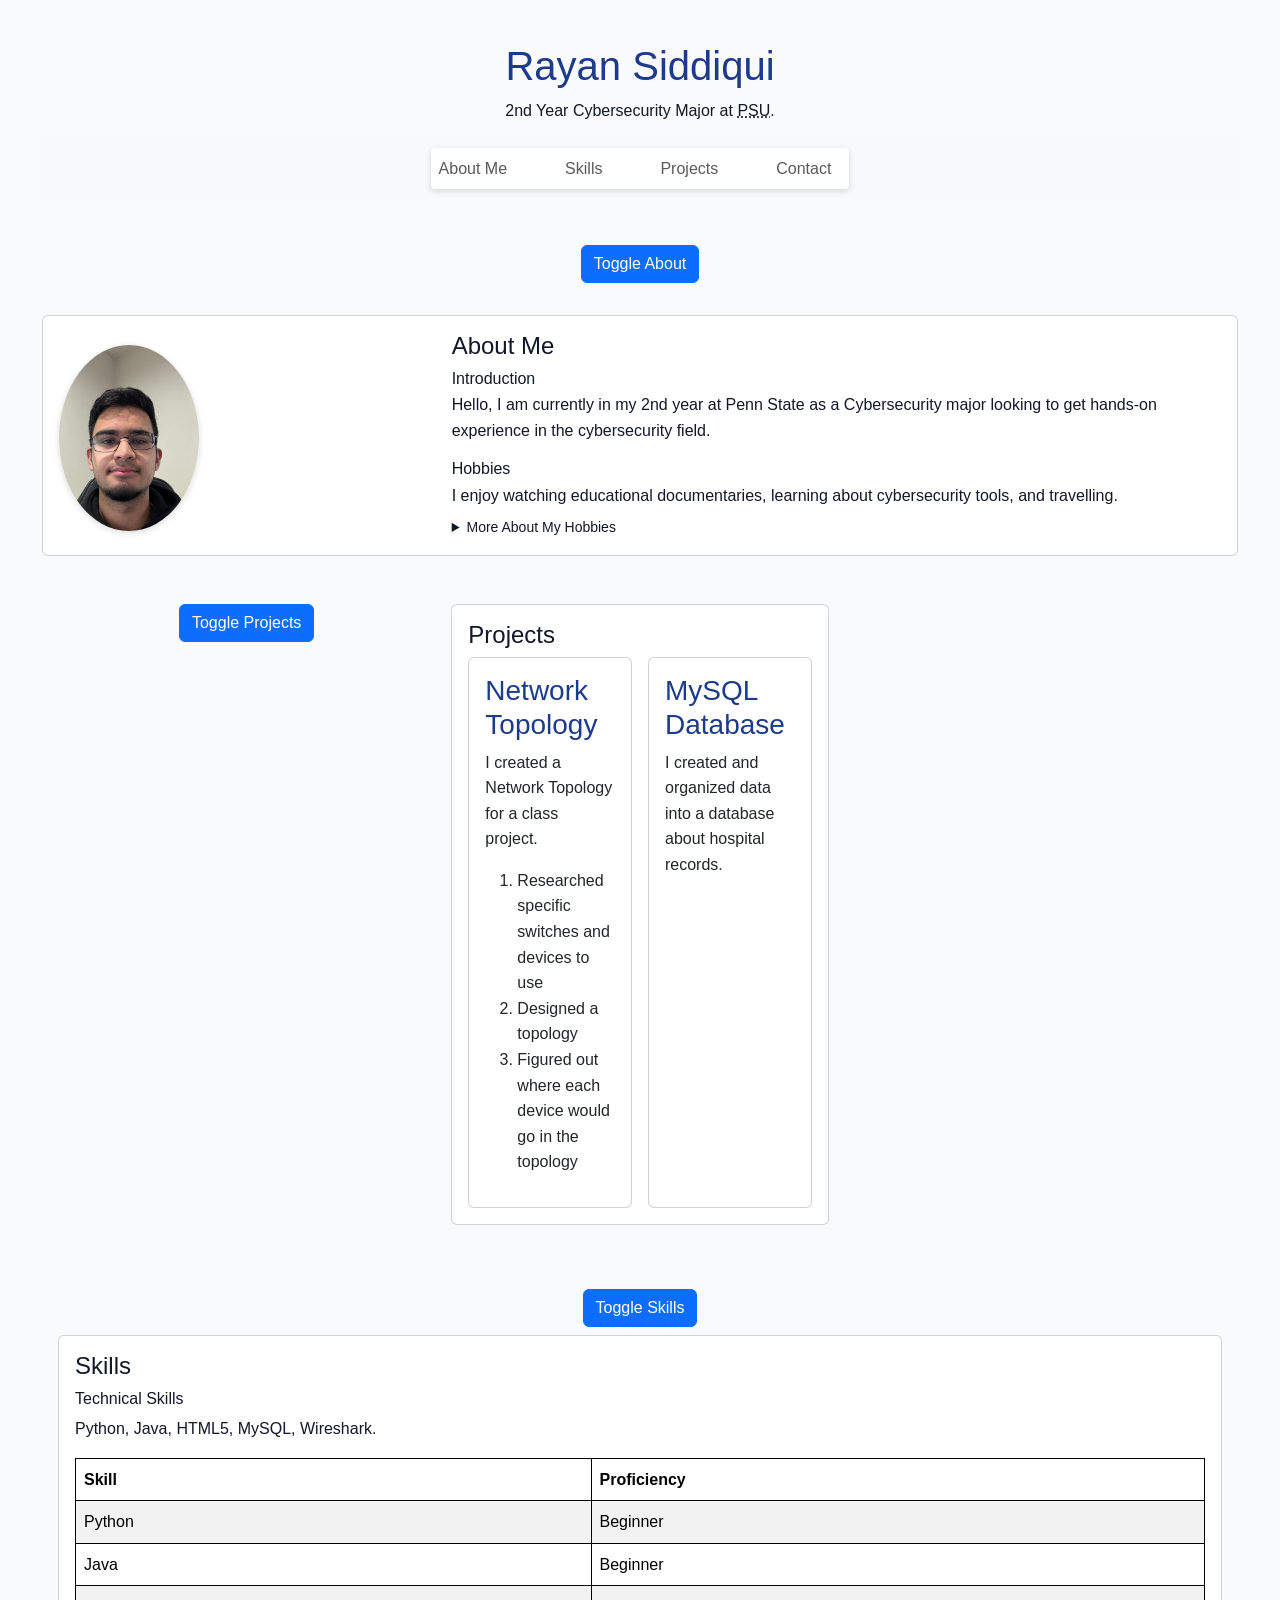
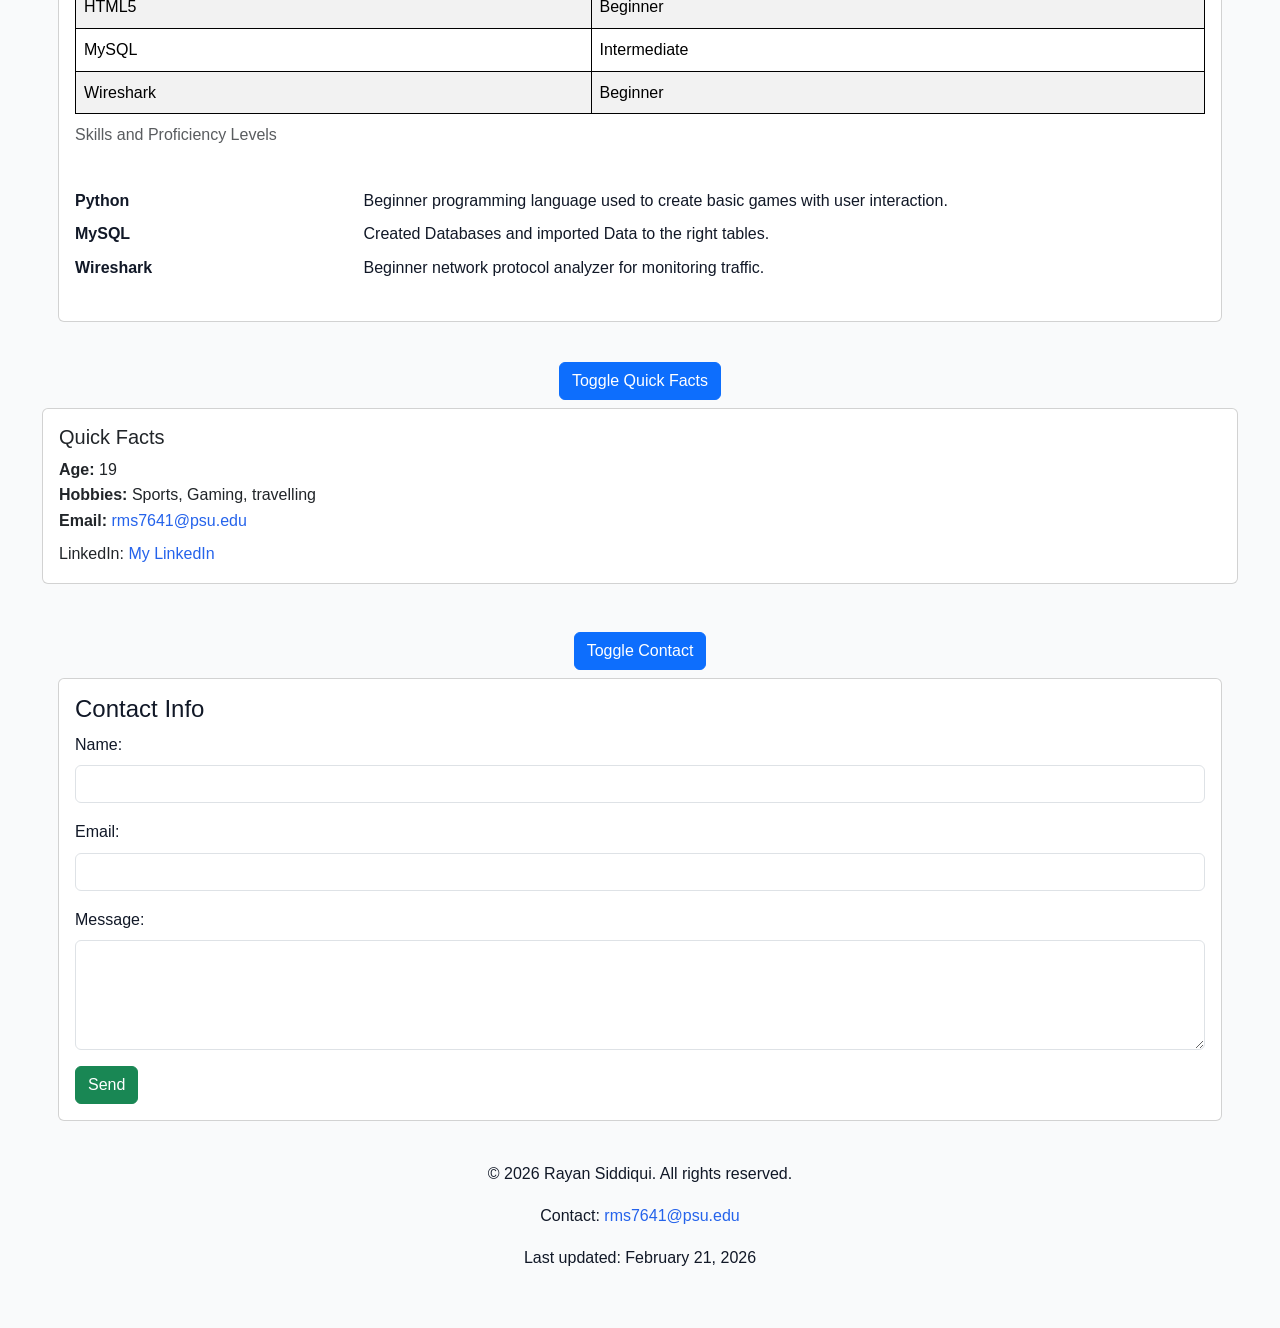
==== commit 7dbcac11: "deleted multimedia and kept just 1 picture in about me." ====
--- a/index.html
+++ b/index.html
@@ -38,11 +38,7 @@
         <!-- used to center the title-->
         <h1 style="text-align: center;">Rayan Siddiqui</h1>
         <p>2nd Year Cybersecurity Major at <abbr title="The Pennsylvania State University">PSU</abbr>.</p>
-
-        <figure>
-            <img src="images/htmlpic1.jpeg" alt="Rayan Siddiqui professional photo" width="120" height="120" loading="lazy">
-            <!-- figcaption optional here -->
-        </figure>
+        <!-- Top header photo removed - kept only About section photo -->
     </header>
     <!-- navigation-->
     <nav class="navbar navbar-expand-lg navbar-light bg-light" aria-label="Main Navigation">
@@ -58,7 +54,7 @@
                     <li class="nav-item"><a class="nav-link" href="#skills">Skills</a></li>
                     <li class="nav-item"><a class="nav-link" href="#projects">Projects</a></li>
                     <li class="nav-item"><a class="nav-link" href="#contact">Contact</a></li>
-                    <li class="nav-item"><a class="nav-link" href="#multimedia">Multimedia</a></li>
+                    <!-- Multimedia nav removed -->
                 </ul>
             </div>
         </div>
@@ -117,39 +113,6 @@
             </div>
         </section>
         </div>
-
-
-            <!-- Multimedia-->
-            <!-- MULTIMEDIA -->
-            <section id="multimedia" class="mb-4">
-                <div class="text-center mb-2">
-                    <button class="btn btn-primary" type="button"
-                        data-bs-toggle="collapse" data-bs-target="#multimediaCollapse"
-                        aria-expanded="true" aria-controls="multimediaCollapse">
-                        Toggle Multimedia
-                    </button>
-                </div>
-
-                <div class="collapse show" id="multimediaCollapse">
-                    <div class="card card-body">
-                        <h2 class="h4">Multimedia</h2>
-                        <div class="row gy-3">
-                            <div class="col-12 col-md-6 text-center">
-                                <figure class="mb-0">
-                                    <img src="images/htmlpic1.jpeg" alt="Photo of me" class="img-fluid" style="max-width:200px;">
-                                </figure>
-                            </div>
-                            <div class="col-12 col-md-6 text-center">
-                                <figure class="mb-0">
-                                    <img src="images/htmlpic2.jpeg" alt="Visiting Egypt" class="img-fluid" style="max-width:300px;">
-                                    <figcaption class="small">A Picture I took in Egypt</figcaption>
-                                </figure>
-                            </div>
-                        </div>
-                    </div>
-                </div>
-            </section>
-
 
 
             <!-- Projects -->
@@ -193,8 +156,6 @@
                     </div>
                 </div>
             </section>
-
-
 
             <!-- SKILLS -->
     <section id="skills" class="mb-4">
@@ -266,7 +227,6 @@
 
 
             
-            
             <!-- Contact Section-->
             <!-- CONTACT -->
             <section id="contact" class="mb-4">
@@ -309,12 +269,6 @@
             </div>
             </section>
 
-
-
-
-            
-
-
         </div>
     </main>
     
@@ -322,7 +276,7 @@
     <footer>
         <p>&copy; 2026 Rayan Siddiqui. All rights reserved.</p>
         <p>Contact: <a href="mailto:rms7641@psu.edu">rms7641@psu.edu</a></p>
-        <p>Last updated: <time datetime="2026-01-26">January 26, 2026</time></p>
+        <p>Last updated: <time datetime="2026-02-21">February 21, 2026</time></p>
     </footer>
 
     <!-- Message Received -->
@@ -345,6 +299,4 @@
 
 
 </body>
-</html>
-
-
+</html>
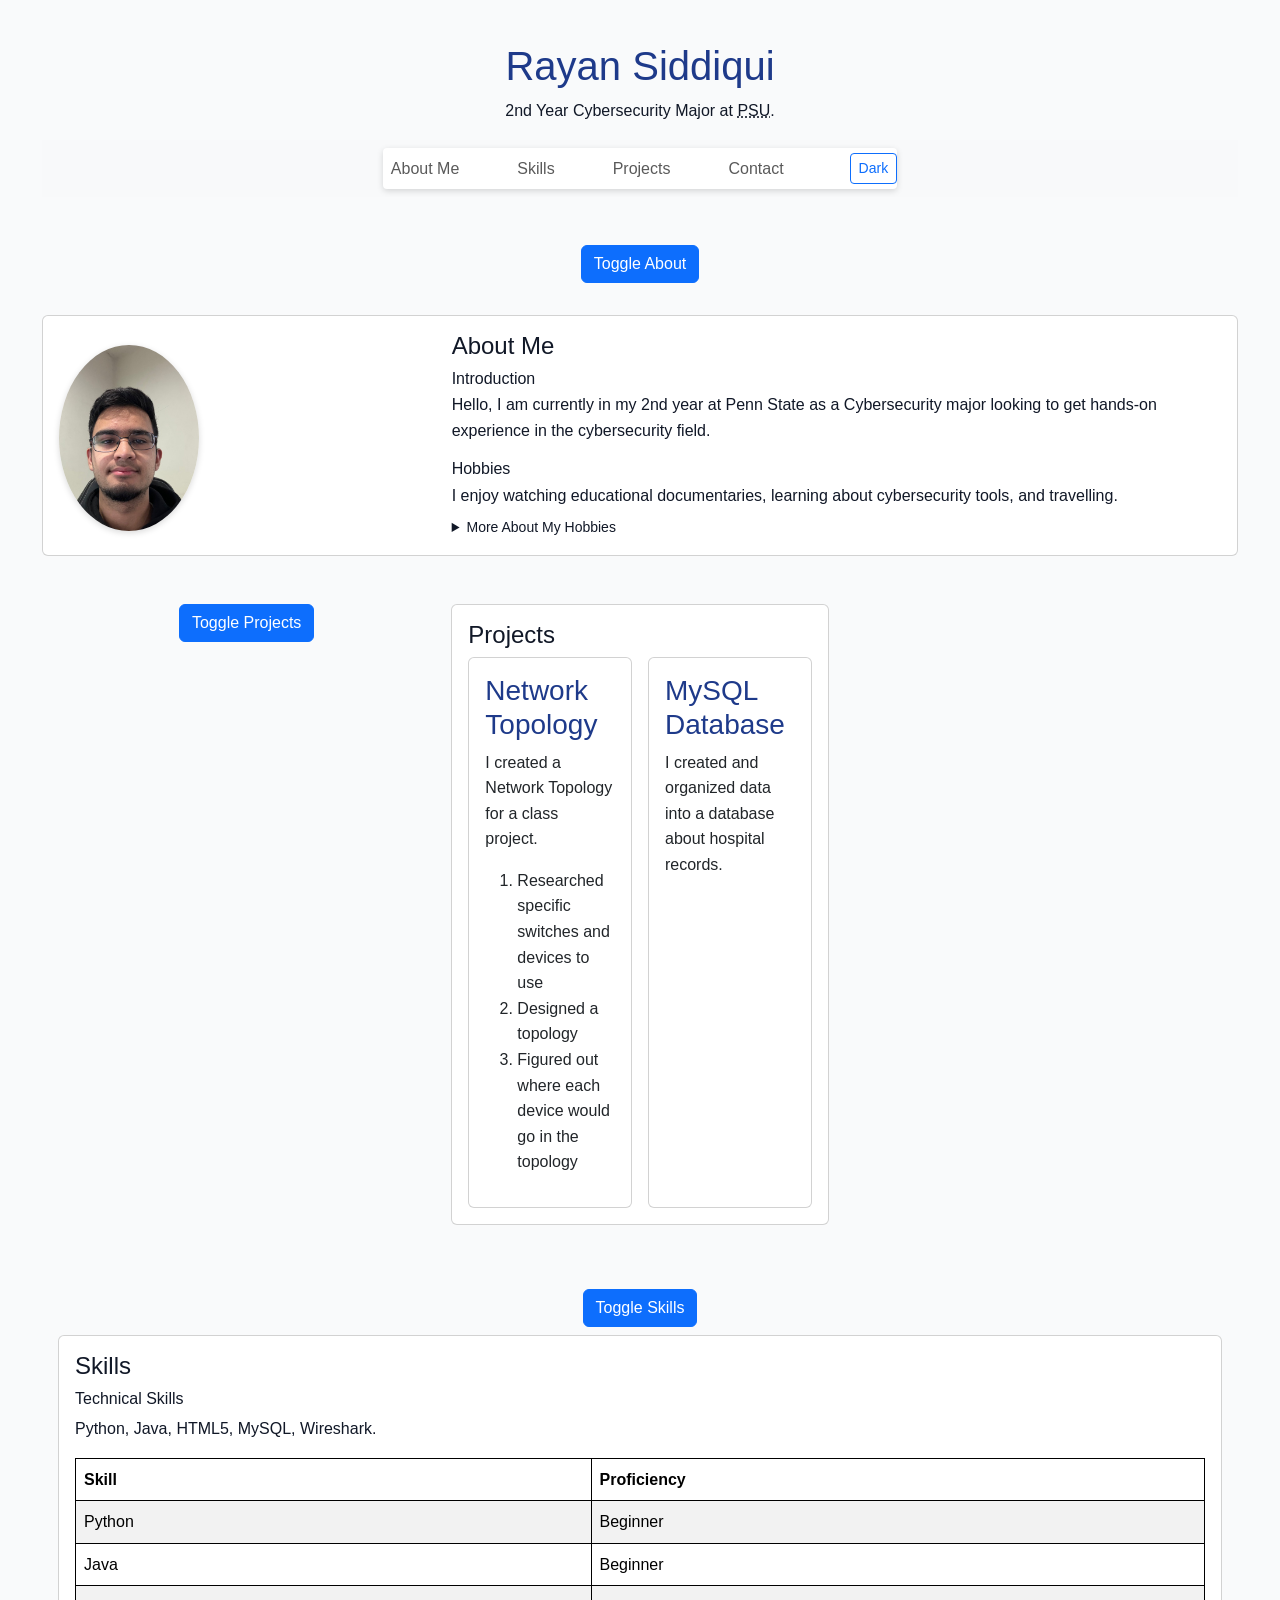
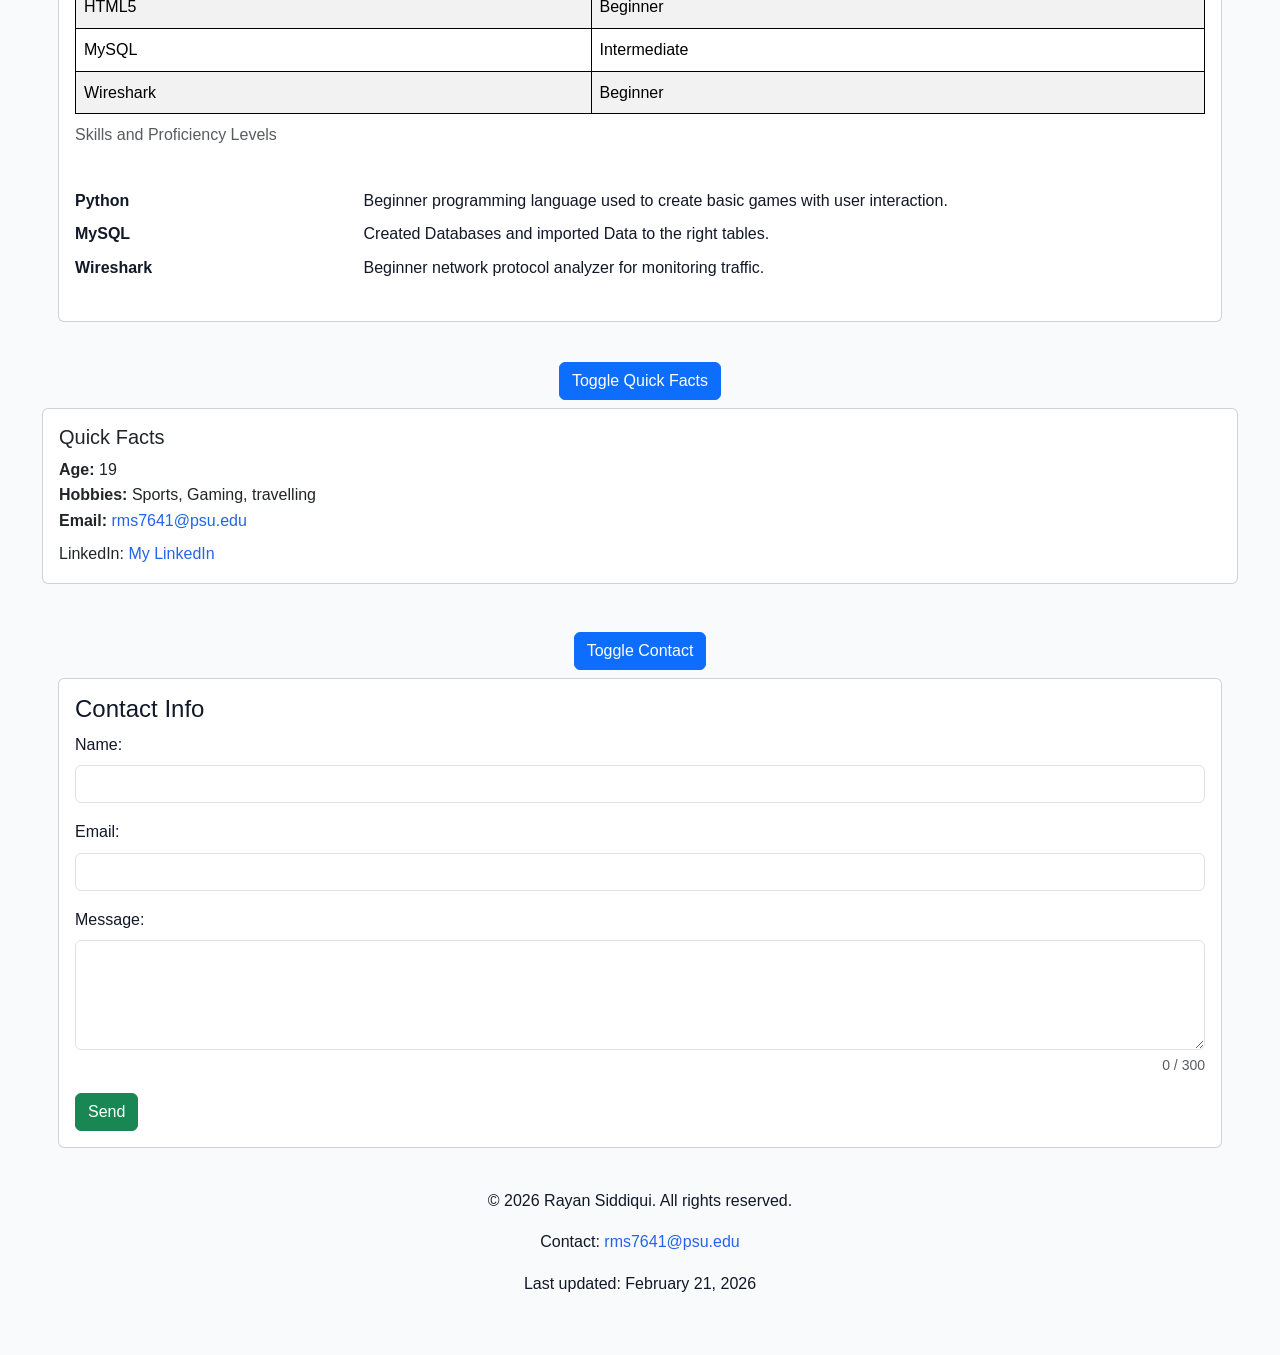
==== commit 8dc5e8a5: "Light/dark Toggle, Scroll to top, and character count for message" ====
--- a/index.html
+++ b/index.html
@@ -1,302 +1,301 @@
 <!-- 
  Rayan Siddiqui, 953391424,
- IST 256, HTML5 Porfolio Assignment, Janauary 26, 2026 -->
-
-<!-- Make sure it is HTML 5-->
+ IST 256, HTML5 Portfolio Assignment, January 26, 2026 -->
+
 <!DOCTYPE html>
 <html lang="en">
 
 <head>
-    <!-- Meta Tags-->
-    <meta charset="UTF-8">
-    <meta name="viewport" content="width=device-width, initial-scale=1.0">
-    <meta name="author" content="Rayan Siddiqui">
-    <meta name="description" content="My Portfolio created with HTML5 to share my experience.">
-
-    <title>HTML5 Portfolio for Rayan Siddiqui With Info About Myself.</title>
-
-    <!-- Add Bootstrap CSS-->
-    <link href="https://cdn.jsdelivr.net/npm/bootstrap@5.3.2/dist/css/bootstrap.min.css" rel="stylesheet">
-    
-    <link rel="stylesheet" href="css/style.css">
-
-    <style>
-        /* internal css for specific page tweaks*/
-        body { font-family: Arial, sans-serif; margin: 10px; }
-         header, footer { text-align: center; }
-         nav ul { list-style: none; padding: 0; }
-         nav a { text-decoration: none; margin-right: 10px; }
-        table, th, td { border: 1px solid #000; border-collapse: collapse; padding: 4px; }
-        figure { margin: 5px 0; }
-    </style>
-
-
- 
+  <!-- Meta Tags-->
+  <meta charset="UTF-8">
+  <meta name="viewport" content="width=device-width, initial-scale=1.0">
+  <meta name="author" content="Rayan Siddiqui">
+  <meta name="description" content="My Portfolio created with HTML5 to share my experience.">
+
+  <title>HTML5 Portfolio for Rayan Siddiqui With Info About Myself.</title>
+
+  <!-- Bootstrap CSS -->
+  <link href="https://cdn.jsdelivr.net/npm/bootstrap@5.3.2/dist/css/bootstrap.min.css" rel="stylesheet">
+
+  <link rel="stylesheet" href="css/style.css">
+
+  <style>
+    /* Internal page tweaks */
+    body { font-family: Arial, sans-serif; margin: 10px; }
+    header, footer { text-align: center; }
+    nav ul { list-style: none; padding: 0; }
+    nav a { text-decoration: none; margin-right: 10px; }
+    table, th, td { border: 1px solid #000; border-collapse: collapse; padding: 4px; }
+    figure { margin: 5px 0; }
+    /* Scroll-to-top button quick inline style for visibility */
+    #scrollTopBtn {
+      position: fixed;
+      right: 1rem;
+      bottom: 1rem;
+      width: 44px;
+      height: 44px;
+      display: none;
+      align-items: center;
+      justify-content: center;
+      z-index: 1100;
+      border-radius: 50%;
+      box-shadow: 0 2px 6px rgba(0,0,0,0.2);
+    }
+  </style>
 </head>
+
 <body>
-    <header>
-        <!-- used to center the title-->
-        <h1 style="text-align: center;">Rayan Siddiqui</h1>
-        <p>2nd Year Cybersecurity Major at <abbr title="The Pennsylvania State University">PSU</abbr>.</p>
-        <!-- Top header photo removed - kept only About section photo -->
-    </header>
-    <!-- navigation-->
-    <nav class="navbar navbar-expand-lg navbar-light bg-light" aria-label="Main Navigation">
-        <div class="container">
-            
-            <button class="navbar-toggler" type="button" data-bs-toggle="collapse" data-bs-target="#mainNavbar" aria-controls="mainNavbar" aria-expanded="false" aria-label="Toggle navigation">
-                <span class="navbar-toggler-icon"></span>
+  <header>
+    <h1 style="text-align: center;">Rayan Siddiqui</h1>
+    <p>2nd Year Cybersecurity Major at <abbr title="The Pennsylvania State University">PSU</abbr>.</p>
+    <!-- Top header photo removed - kept only About section photo -->
+  </header>
+
+  <!-- navigation-->
+  <nav class="navbar navbar-expand-lg navbar-light bg-light" aria-label="Main Navigation">
+    <div class="container">
+      <button class="navbar-toggler" type="button" data-bs-toggle="collapse" data-bs-target="#mainNavbar"
+        aria-controls="mainNavbar" aria-expanded="false" aria-label="Toggle navigation">
+        <span class="navbar-toggler-icon"></span>
+      </button>
+
+      <div class="collapse navbar-collapse" id="mainNavbar">
+        <ul class="navbar-nav mx-auto mb-2 mb-lg-0 align-items-center">
+          <li class="nav-item"><a class="nav-link" href="#about">About Me</a></li>
+          <li class="nav-item"><a class="nav-link" href="#skills">Skills</a></li>
+          <li class="nav-item"><a class="nav-link" href="#projects">Projects</a></li>
+          <li class="nav-item"><a class="nav-link" href="#contact">Contact</a></li>
+          <!-- Theme toggle button as nav item -->
+          <li class="nav-item ms-3">
+            <button id="themeToggle" class="btn btn-sm btn-outline-primary" aria-pressed="false" title="Toggle dark / light">
+              Dark
             </button>
-
-            <div class="collapse navbar-collapse" id="mainNavbar">
-                <ul class="navbar-nav mx-auto mb-2 mb-lg-0">
-                    <li class="nav-item"><a class="nav-link" href="#about">About Me</a></li>
-                    <li class="nav-item"><a class="nav-link" href="#skills">Skills</a></li>
-                    <li class="nav-item"><a class="nav-link" href="#projects">Projects</a></li>
-                    <li class="nav-item"><a class="nav-link" href="#contact">Contact</a></li>
-                    <!-- Multimedia nav removed -->
-                </ul>
+          </li>
+        </ul>
+      </div>
+    </div>
+  </nav>
+
+  <!-- Main -->
+  <main>
+    <div class="container py-4"></div>
+
+    <!-- About -->
+    <div class="mb-3 text-center">
+      <button class="btn btn-primary" type="button" data-bs-toggle="collapse" data-bs-target="#aboutCollapse"
+        aria-expanded="true" aria-controls="aboutCollapse">
+        Toggle About
+      </button>
+    </div>
+
+    <div class="collapse show" id="aboutCollapse">
+      <section id="about" class="card card-body mb-4">
+        <div class="row g-3 align-items-center">
+          <div class="col-12 col-md-4 text-center">
+            <figure class="mb-0">
+              <img src="images/htmlpic1.jpeg" alt="Rayan Siddiqui professional photo" class="img-fluid rounded-circle"
+                style="max-width:140px;">
+            </figure>
+          </div>
+
+          <div class="col-12 col-md-8">
+            <h2 class="h4">About Me</h2>
+
+            <article class="mb-3">
+              <h3 class="h6 mb-1">Introduction</h3>
+              <p class="mb-0">
+                Hello, I am currently in my 2nd year at Penn State as a Cybersecurity major looking to get hands-on experience in the cybersecurity field.
+              </p>
+            </article>
+
+            <article class="mb-2">
+              <h3 class="h6 mb-1">Hobbies</h3>
+              <p class="mb-0">
+                I enjoy watching educational documentaries, learning about cybersecurity tools, and travelling.
+              </p>
+            </article>
+
+            <details class="mt-2">
+              <summary class="small">More About My Hobbies</summary>
+              <p class="mt-2 mb-0">
+                I enjoy watching educational documentaries, exploring cybersecurity tools, and travelling to new places like Egypt.
+              </p>
+            </details>
+          </div>
+        </div>
+      </section>
+    </div>
+
+    <!-- Projects -->
+    <section id="projects" class="mb-4">
+      <div class="text-center mb-2">
+        <button class="btn btn-primary" type="button" data-bs-toggle="collapse" data-bs-target="#projectsCollapse"
+          aria-expanded="true" aria-controls="projectsCollapse">
+          Toggle Projects
+        </button>
+      </div>
+
+      <div class="collapse show" id="projectsCollapse">
+        <div class="card card-body mx-auto" style="max-width:900px;">
+          <h2 class="h4">Projects</h2>
+
+          <div class="row g-3">
+            <div class="col-12 col-md-6">
+              <article class="card h-100 p-3">
+                <h3>Network Topology</h3>
+                <p>I created a Network Topology for a class project.</p>
+                <ol>
+                  <li>Researched specific switches and devices to use</li>
+                  <li>Designed a topology</li>
+                  <li>Figured out where each device would go in the topology</li>
+                </ol>
+              </article>
             </div>
-        </div>
-    </nav>
-
-    <!-- Main -->
-    <main>
-        <div class="container py-4"></div>
-            <!-- About section -->
-            <!-- About section (Bootstrap card + collapse) -->
-        <div class="mb-3 text-center">
-            <button class="btn btn-primary" type="button"
-                data-bs-toggle="collapse" data-bs-target="#aboutCollapse"
-                aria-expanded="true" aria-controls="aboutCollapse">
-            Toggle About
+
+            <div class="col-12 col-md-6">
+              <article class="card h-100 p-3">
+                <h3>MySQL Database</h3>
+                <p>I created and organized data into a database about hospital records.</p>
+              </article>
+            </div>
+          </div>
+        </div>
+      </div>
+    </section>
+
+    <!-- SKILLS -->
+    <section id="skills" class="mb-4">
+      <div class="text-center mb-2">
+        <button class="btn btn-primary" type="button" data-bs-toggle="collapse" data-bs-target="#skillsCollapse"
+          aria-expanded="true" aria-controls="skillsCollapse">
+          Toggle Skills
         </button>
-        </div>
-
-        <div class="collapse show" id="aboutCollapse">
-        <section id="about" class="card card-body mb-4">
-            <div class="row g-3 align-items-center">
-            <!-- Left: portrait -->
-            <div class="col-12 col-md-4 text-center">
-                <figure class="mb-0">
-                <img src="images/htmlpic1.jpeg"
-                    alt="Rayan Siddiqui professional photo"
-                    class="img-fluid rounded-circle" style="max-width:140px;">
-                </figure>
-            </div>
-
-            <!-- Right: content -->
-            <div class="col-12 col-md-8">
-                <h2 class="h4">About Me</h2>
-
-                <article class="mb-3">
-                <h3 class="h6 mb-1">Introduction</h3>
-                <p class="mb-0">
-                    Hello, I am currently in my 2nd year at Penn State as a Cybersecurity major looking to get hands-on experience in the cybersecurity field.
-                </p>
-                </article>
-
-                <article class="mb-2">
-                <h3 class="h6 mb-1">Hobbies</h3>
-                <p class="mb-0">
-                    I enjoy watching educational documentaries, learning about cybersecurity tools, and travelling.
-                </p>
-                </article>
-
-                <details class="mt-2">
-                <summary class="small">More About My Hobbies</summary>
-                <p class="mt-2 mb-0">
-                    I enjoy watching educational documentaries, exploring cybersecurity tools, and travelling to new places like Egypt.
-                </p>
-                </details>
-            </div>
-            </div>
-        </section>
-        </div>
-
-
-            <!-- Projects -->
-            <!-- PROJECTS -->
-            <section id="projects" class="mb-4">
-            <!-- Button in its own centered row -->
-                <div class="text-center mb-2">
-                    <button class="btn btn-primary" type="button"
-                        data-bs-toggle="collapse" data-bs-target="#projectsCollapse"
-                        aria-expanded="true" aria-controls="projectsCollapse">
-                        Toggle Projects
-                    </button>
-                </div>
-
-            <!-- Collapse content on the next line, wrapped in a card -->
-                <div class="collapse show" id="projectsCollapse">
-                    <div class="card card-body mx-auto" style="max-width:900px;">
-
-                        <h2 class="h4">Projects</h2>
-
-                        <div class="row g-3">
-                            <div class="col-12 col-md-6">
-                                <article class="card h-100 p-3">
-                                    <h3>Network Topology</h3>
-                                    <p>I created a Network Topology for a class project.</p>
-                                    <ol>
-                                        <li>Researched specific switches and devices to use</li>
-                                        <li>Designed a topology</li>
-                                        <li>Figured out where each device would go in the topology</li>
-                                    </ol>
-                                </article>
-                            </div>
-
-                            <div class="col-12 col-md-6">
-                                <article class="card h-100 p-3">
-                                    <h3>MySQL Database</h3>
-                                    <p>I created and organized data into a database about hospital records.</p>
-                                </article>
-                            </div>
-                        </div>
-                    </div>
-                </div>
-            </section>
-
-            <!-- SKILLS -->
-    <section id="skills" class="mb-4">
-    <div class="text-center mb-2">
-        <button class="btn btn-primary" type="button"
-                data-bs-toggle="collapse" data-bs-target="#skillsCollapse"
-                aria-expanded="true" aria-controls="skillsCollapse">
-        Toggle Skills
-        </button>
-    </div>
-
-    <div class="collapse show" id="skillsCollapse">
+      </div>
+
+      <div class="collapse show" id="skillsCollapse">
         <div class="card card-body">
-        <h2 class="h4">Skills</h2>
-
-        <article class="mb-3">
+          <h2 class="h4">Skills</h2>
+
+          <article class="mb-3">
             <h3 class="h6">Technical Skills</h3>
             <p class="mb-0">Python, Java, HTML5, MySQL, Wireshark.</p>
-        </article>
-
-        <div class="table-responsive mb-3">
+          </article>
+
+          <div class="table-responsive mb-3">
             <table class="table table-striped">
-            <caption>Skills and Proficiency Levels</caption>
-            <thead>
+              <caption>Skills and Proficiency Levels</caption>
+              <thead>
                 <tr><th>Skill</th><th>Proficiency</th></tr>
-            </thead>
-            <tbody>
+              </thead>
+              <tbody>
                 <tr><td>Python</td><td>Beginner</td></tr>
                 <tr><td>Java</td><td>Beginner</td></tr>
                 <tr><td>HTML5</td><td>Beginner</td></tr>
                 <tr><td>MySQL</td><td>Intermediate</td></tr>
                 <tr><td>Wireshark</td><td>Beginner</td></tr>
-            </tbody>
+              </tbody>
             </table>
-        </div>
-
-        <dl class="row">
+          </div>
+
+          <dl class="row">
             <dt class="col-sm-3">Python</dt><dd class="col-sm-9">Beginner programming language used to create basic games with user interaction.</dd>
             <dt class="col-sm-3">MySQL</dt><dd class="col-sm-9">Created Databases and imported Data to the right tables.</dd>
             <dt class="col-sm-3">Wireshark</dt><dd class="col-sm-9">Beginner network protocol analyzer for monitoring traffic.</dd>
-        </dl>
-        </div>
-    </div>
+          </dl>
+        </div>
+      </div>
     </section>
 
-
-        
-            <!-- Quick Facts Section-->
-            <!-- QUICK FACTS -->
-            <div class="text-center mb-2">
-            <button class="btn btn-primary" type="button"
-                    data-bs-toggle="collapse" data-bs-target="#quickfactsCollapse"
-                    aria-expanded="true" aria-controls="quickfactsCollapse">
-                Toggle Quick Facts
-            </button>
-            </div>
-
-            <div class="collapse show" id="quickfactsCollapse">
-            <aside class="card p-3 mb-4">
-                <h2 class="h5">Quick Facts</h2>
-                <ul class="list-unstyled mb-2">
-                <li><strong>Age:</strong> 19</li>
-                <li><strong>Hobbies:</strong> Sports, Gaming, travelling</li>
-                <li><strong>Email:</strong> <a href="mailto:rms7641@psu.edu">rms7641@psu.edu</a></li>
-                </ul>
-                <p class="mb-0">LinkedIn: <a href="https://www.linkedin.com/in/rayan-siddiqui/" target="_blank" rel="noopener noreferrer">My LinkedIn</a></p>
-            </aside>
-            </div>
-
-
-            
-            <!-- Contact Section-->
-            <!-- CONTACT -->
-            <section id="contact" class="mb-4">
-            <div class="text-center mb-2">
-                <button class="btn btn-primary" type="button"
-                        data-bs-toggle="collapse" data-bs-target="#contactCollapse"
-                        aria-expanded="true" aria-controls="contactCollapse">
-                Toggle Contact
-                </button>
-            </div>
-
-            <div class="collapse show" id="contactCollapse">
-                <div class="card card-body">
-                <h2 class="h4">Contact Info</h2>
-
-                <form id="contactForm" novalidate>
-                    <fieldset>
-                    <legend class="visually-hidden">Send a message</legend>
-
-                    <div class="mb-3">
-                        <label for="name" class="form-label">Name:</label>
-                        <input type="text" id="name" name="name" class="form-control" required>
-                    </div>
-
-                    <div class="mb-3">
-                        <label for="email" class="form-label">Email:</label>
-                        <input type="email" id="email" name="email" class="form-control" required>
-                    </div>
-
-                    <div class="mb-3">
-                        <label for="message" class="form-label">Message:</label>
-                        <textarea id="message" name="message" class="form-control" rows="4" required></textarea>
-                    </div>
-
-                    <button type="submit" class="btn btn-success">Send</button>
-                    </fieldset>
-                </form>
-
-                </div>
-            </div>
-            </section>
-
-        </div>
-    </main>
-    
-    <!-- Copyright-->
-    <footer>
-        <p>&copy; 2026 Rayan Siddiqui. All rights reserved.</p>
-        <p>Contact: <a href="mailto:rms7641@psu.edu">rms7641@psu.edu</a></p>
-        <p>Last updated: <time datetime="2026-02-21">February 21, 2026</time></p>
-    </footer>
-
-    <!-- Message Received -->
-    <div class="position-fixed bottom-0 end-0 p-3" style="z-index: 1080">
-    <div id="liveToast" class="toast align-items-center" role="status" aria-live="polite" aria-atomic="true">
-        <div class="d-flex">
+    <!-- Quick Facts -->
+    <div class="text-center mb-2">
+      <button class="btn btn-primary" type="button" data-bs-toggle="collapse" data-bs-target="#quickfactsCollapse"
+        aria-expanded="true" aria-controls="quickfactsCollapse">
+        Toggle Quick Facts
+      </button>
+    </div>
+
+    <div class="collapse show" id="quickfactsCollapse">
+      <aside class="card p-3 mb-4">
+        <h2 class="h5">Quick Facts</h2>
+        <ul class="list-unstyled mb-2">
+          <li><strong>Age:</strong> 19</li>
+          <li><strong>Hobbies:</strong> Sports, Gaming, travelling</li>
+          <li><strong>Email:</strong> <a href="mailto:rms7641@psu.edu">rms7641@psu.edu</a></li>
+        </ul>
+        <p class="mb-0">LinkedIn: <a href="https://www.linkedin.com/in/rayan-siddiqui/" target="_blank" rel="noopener noreferrer">My LinkedIn</a></p>
+      </aside>
+    </div>
+
+    <!-- Contact -->
+    <section id="contact" class="mb-4">
+      <div class="text-center mb-2">
+        <button class="btn btn-primary" type="button" data-bs-toggle="collapse" data-bs-target="#contactCollapse"
+          aria-expanded="true" aria-controls="contactCollapse">
+          Toggle Contact
+        </button>
+      </div>
+
+      <div class="collapse show" id="contactCollapse">
+        <div class="card card-body">
+          <h2 class="h4">Contact Info</h2>
+
+          <form id="contactForm" novalidate>
+            <fieldset>
+              <legend class="visually-hidden">Send a message</legend>
+
+              <div class="mb-3">
+                <label for="name" class="form-label">Name:</label>
+                <input type="text" id="name" name="name" class="form-control" required>
+              </div>
+
+              <div class="mb-3">
+                <label for="email" class="form-label">Email:</label>
+                <input type="email" id="email" name="email" class="form-control" required>
+              </div>
+
+              <div class="mb-3">
+                <label for="message" class="form-label">Message:</label>
+                <!-- added maxlength for character count -->
+                <textarea id="message" name="message" class="form-control" rows="4" required maxlength="300"></textarea>
+                <!-- character count display -->
+                <div id="charCount" class="form-text text-end">0 / 300</div>
+              </div>
+
+              <button type="submit" class="btn btn-success">Send</button>
+            </fieldset>
+          </form>
+
+        </div>
+      </div>
+    </section>
+  </main>
+
+  <!-- Centered Toast (moved from bottom-right to center so it's obvious) -->
+  <div id="toastContainer" aria-live="polite" aria-atomic="true">
+    <div id="liveToast" class="toast align-items-center toast-center" role="status" aria-live="polite" aria-atomic="true">
+      <div class="d-flex">
         <div class="toast-body">
-            Thank you! Your message has been received.
+          Thank you! Your message has been received.
         </div>
         <button type="button" class="btn-close me-2 m-auto" data-bs-dismiss="toast" aria-label="Close"></button>
-        </div>
-    </div>
-    </div>
-
-    <!-- Add Bootsrap JS Bundle-->
-    <script src="https://cdn.jsdelivr.net/npm/bootstrap@5.3.2/dist/js/bootstrap.bundle.min.js"></script>
-    <script src="js/main.js"></script>
-    
-    
-
-
+      </div>
+    </div>
+  </div>
+
+  <!-- Scroll-to-top button -->
+  <button id="scrollTopBtn" class="btn btn-primary" title="Back to top" aria-label="Scroll to top">
+    ↑
+  </button>
+
+  <!-- Footer -->
+  <footer>
+    <p>&copy; 2026 Rayan Siddiqui. All rights reserved.</p>
+    <p>Contact: <a href="mailto:rms7641@psu.edu">rms7641@psu.edu</a></p>
+    <p>Last updated: <time datetime="2026-02-21">February 21, 2026</time></p>
+  </footer>
+
+  <!-- Bootstrap JS -->
+  <script src="https://cdn.jsdelivr.net/npm/bootstrap@5.3.2/dist/js/bootstrap.bundle.min.js"></script>
+  <script src="js/main.js"></script>
 </body>
 </html>
--- a/css/style.css
+++ b/css/style.css
@@ -241,6 +241,64 @@
     padding: var(--space-lg);
   }
 }
-/*backup*/
+/* -------- Theme (dark / light) support --------- */
+/* The page uses CSS variables in :root (you already have them).
+   Adding a .dark-theme on the root will override a subset for dark mode. */
+
+.dark-theme {
+  --color-primary: #c7d2fe;
+  --color-secondary: #60a5fa;
+  --color-accent: #2dd4bf;
+  --color-text: #e6eef8;
+  --color-bg: #071029;
+  --color-light: #0b1220;
+  --color-dark: #f8fafc;
+  background-color: var(--color-bg);
+  color: var(--color-text);
+}
+
+/* adjust background & card colors when dark theme is active */
+.dark-theme body,
+.dark-theme main {
+  background-color: var(--color-bg);
+  color: var(--color-text);
+}
+
+.dark-theme .navbar,
+.dark-theme .card {
+  background-color: rgba(255,255,255,0.03);
+  color: var(--color-text);
+  border: 1px solid rgba(255,255,255,0.04);
+  box-shadow: none;
+}
+
+.dark-theme a { color: var(--color-secondary); }
+.dark-theme header h1, .dark-theme footer { color: var(--color-light); }
+
+/* ensure buttons keep proper contrast */
+.dark-theme button {
+  color: var(--color-light);
+}
+
+/* centered toast style */
+.toast-center {
+  position: fixed !important;
+  top: 50%;
+  left: 50%;
+  transform: translate(-50%, -50%);
+  z-index: 1080;
+  min-width: 280px;
+}
+
+/* Scroll-to-top button style (if you prefer further tweaks) */
+#scrollTopBtn {
+  background-color: var(--color-primary);
+  color: var(--color-light);
+  border: none;
+}
+#scrollTopBtn:hover {
+  transform: translateY(-2px);
+}
+
  
 
